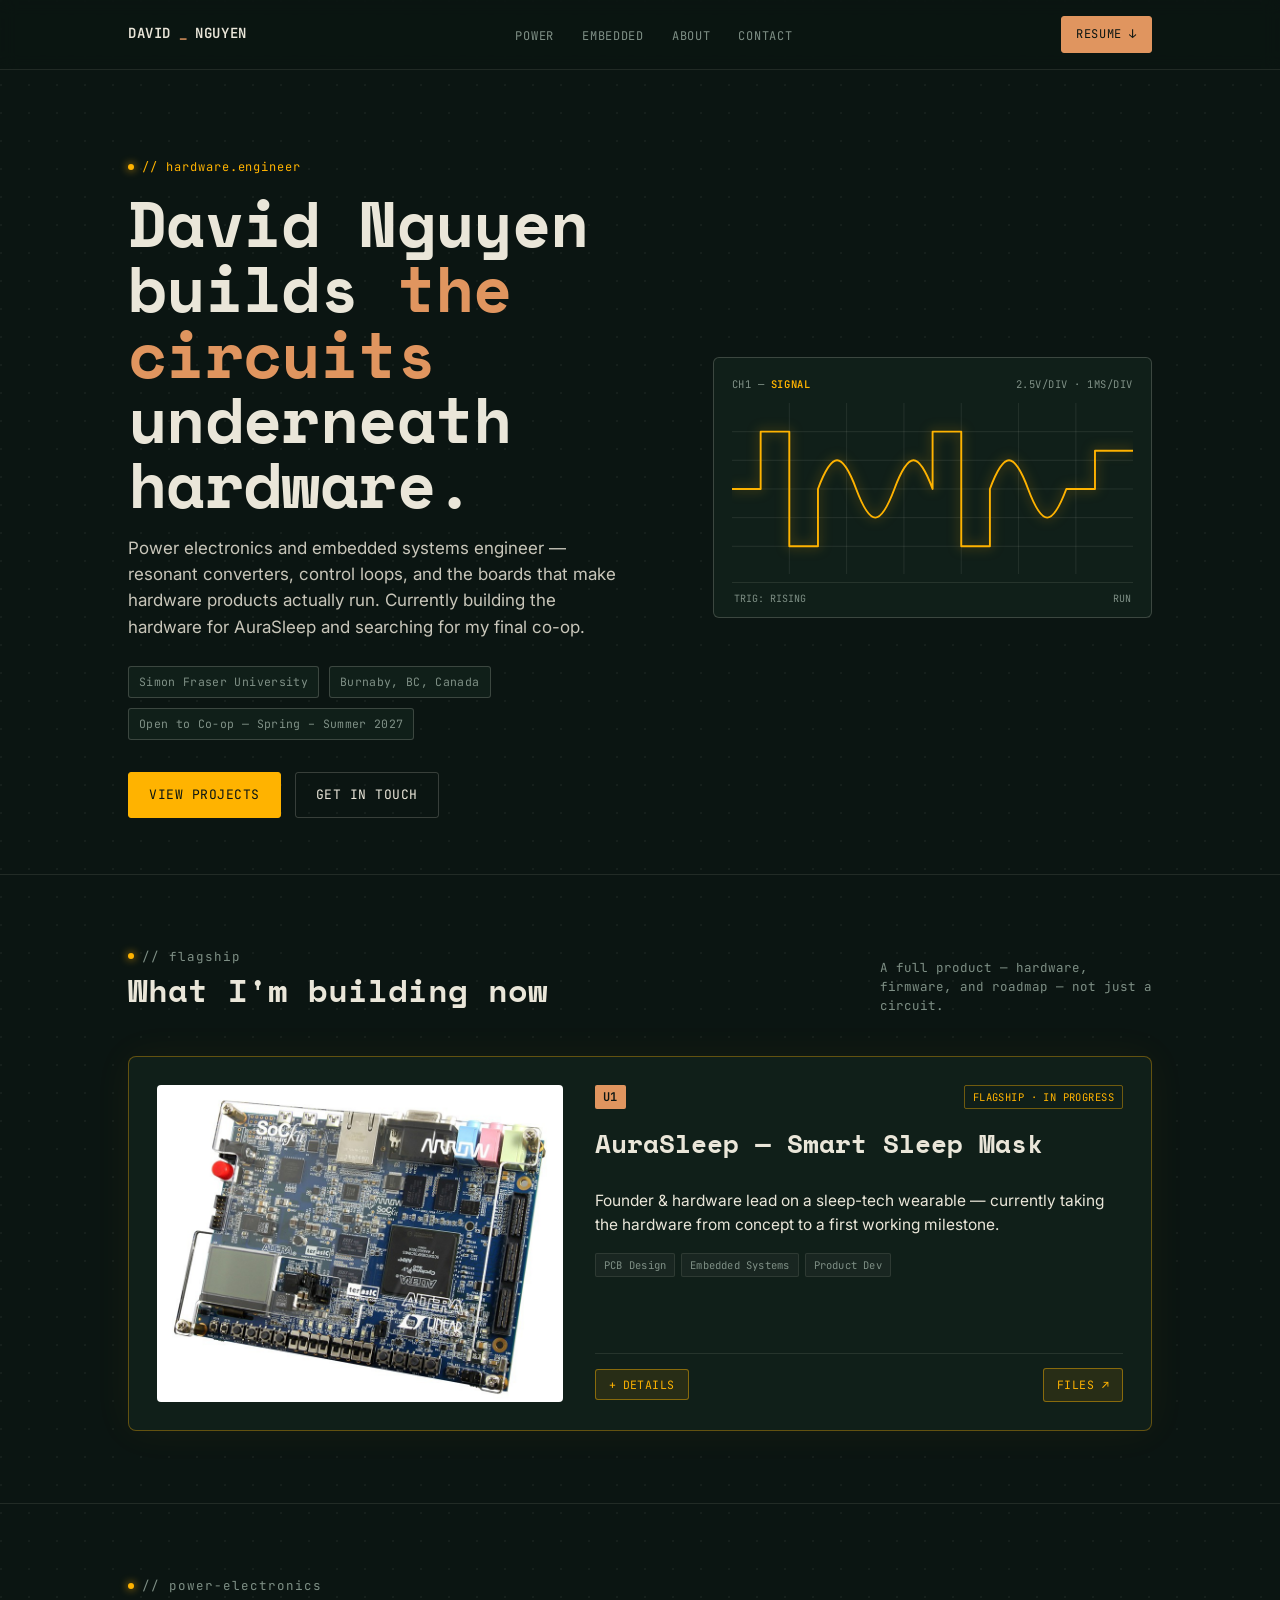
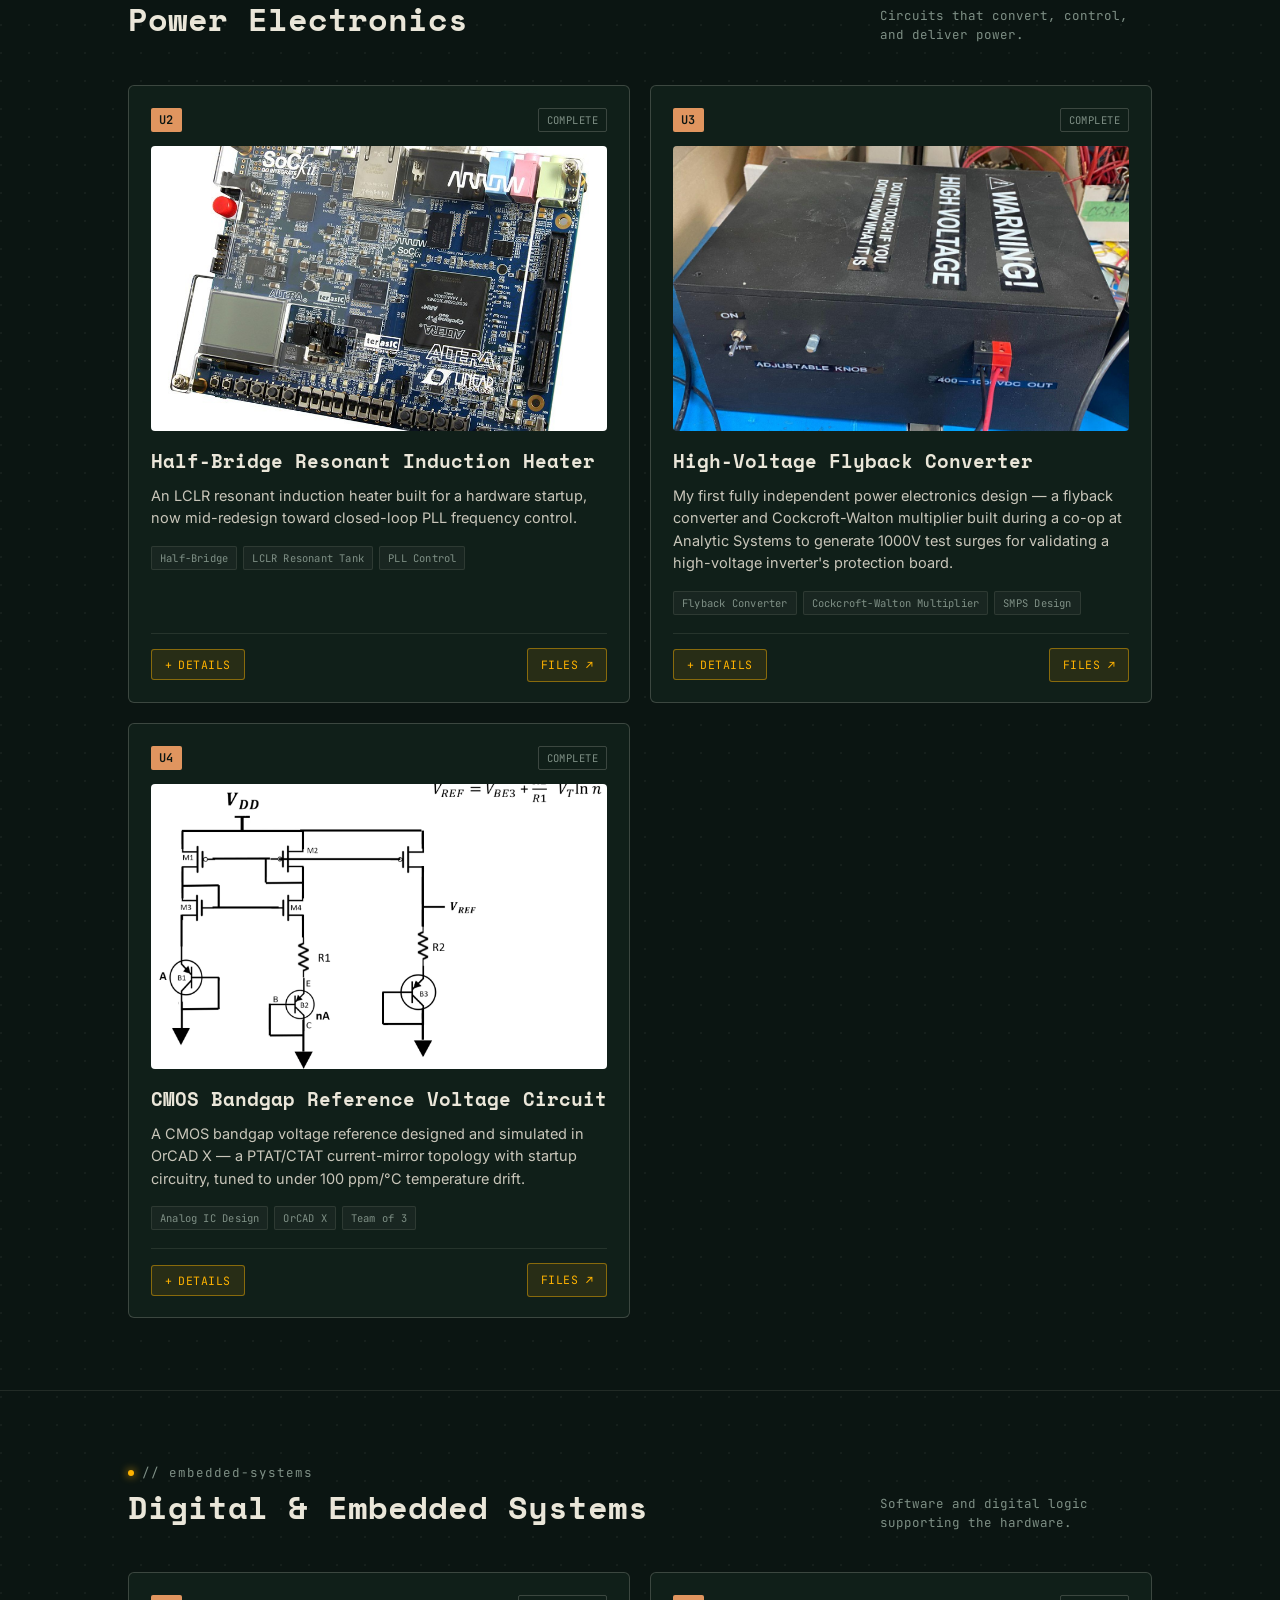
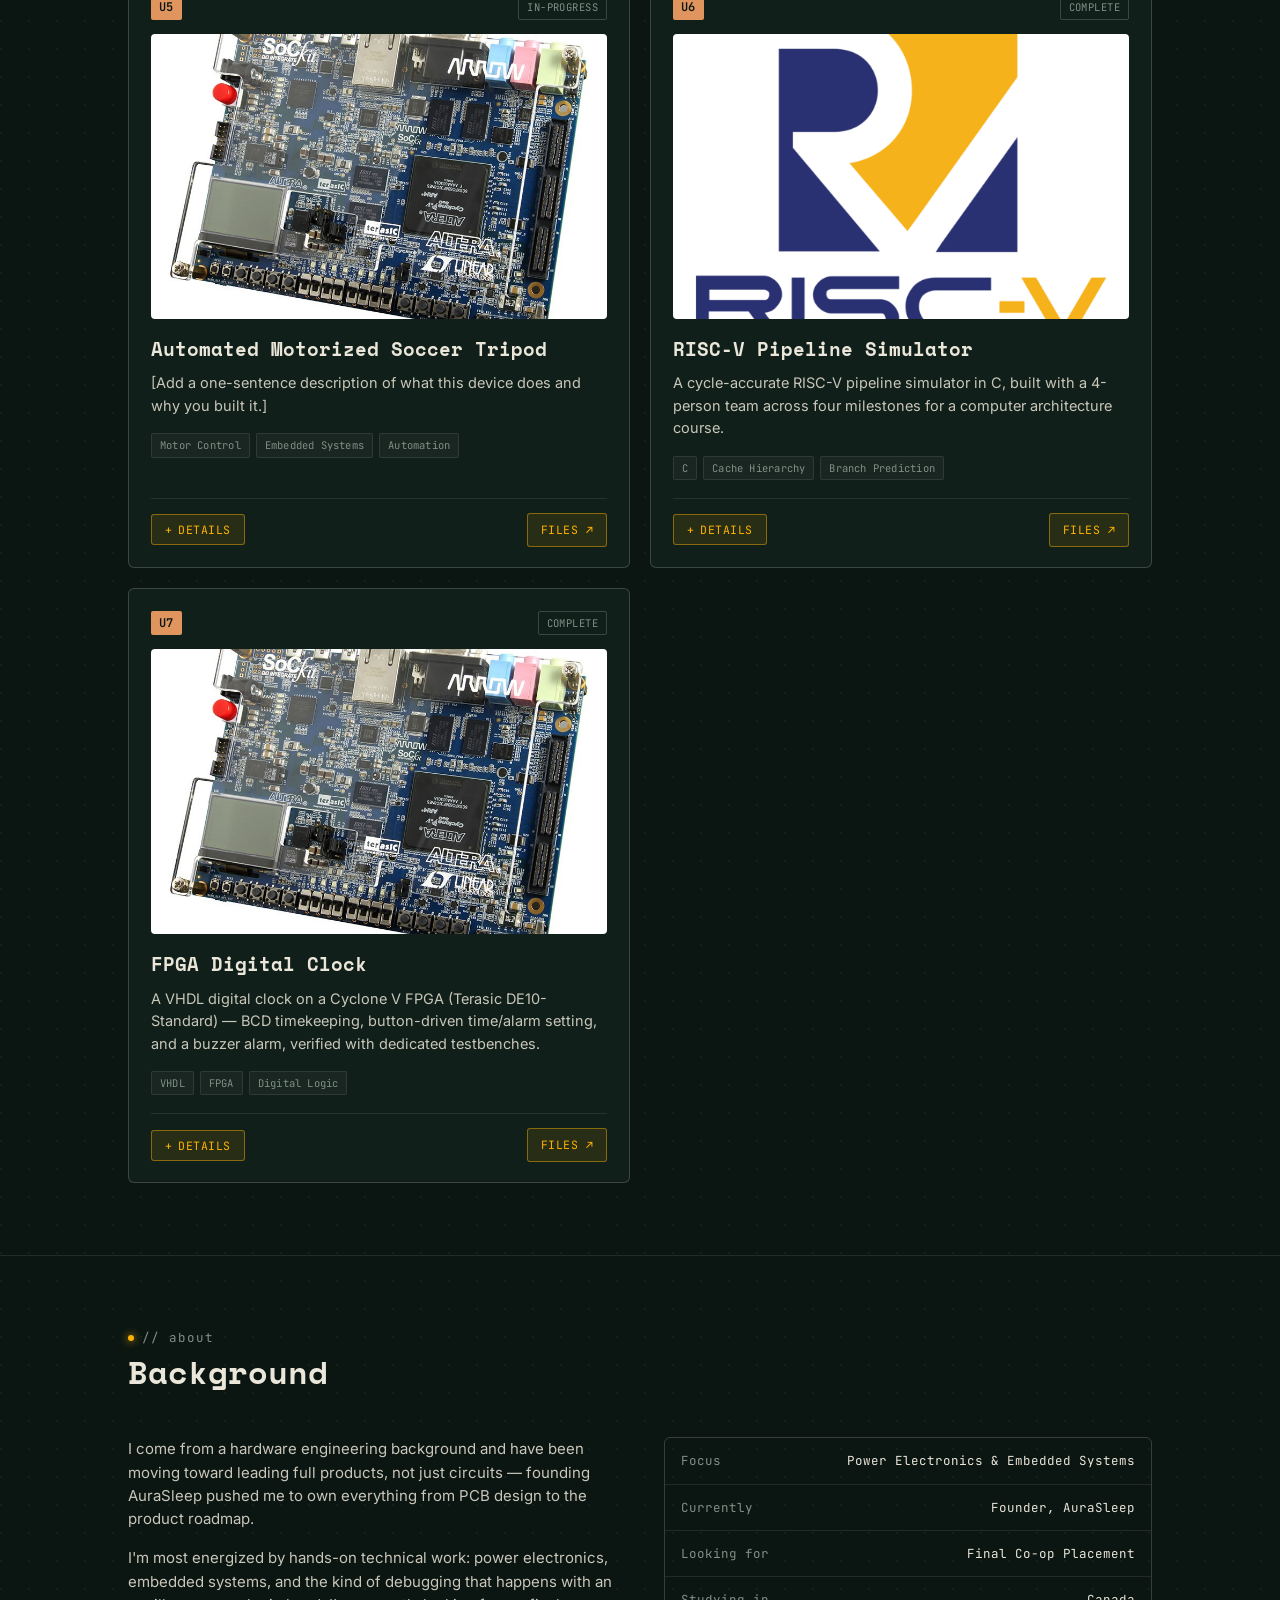
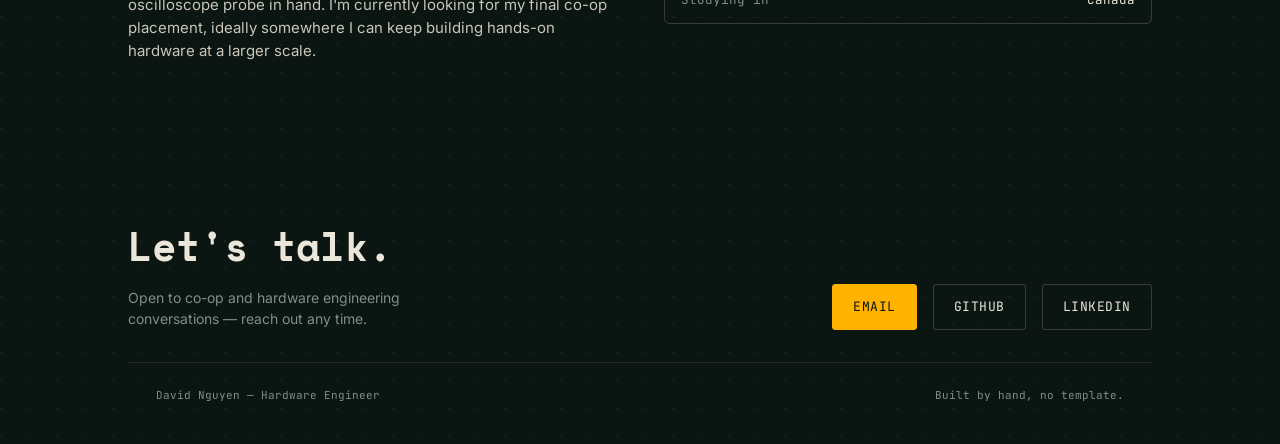
==== index.html @ 8ce09c49 "Update toggle button styles and labels" ====
<!DOCTYPE html>
<html lang="en">
<head>
<meta charset="UTF-8">
<meta name="viewport" content="width=device-width, initial-scale=1.0">
<title>Portfolio — Hardware Engineer</title>
<link rel="preconnect" href="https://fonts.googleapis.com">
<link rel="preconnect" href="https://fonts.gstatic.com" crossorigin>
<link href="https://fonts.googleapis.com/css2?family=Space+Mono:wght@400;700&family=JetBrains+Mono:wght@400;500;600&family=Inter:wght@400;500;600;700&display=swap" rel="stylesheet">
<style>
  :root{
    --bg:#0b1512;
    --bg-panel:#101f19;
    --bg-panel-hover:#15291f;
    --copper:#c17a4a;
    --copper-bright:#e0955f;
    --phosphor:#ffb300;
    --ink:#eae6d9;
    --ink-dim:#c9c6ba;
    --ink-muted:#7f9086;
    --line:rgba(234,230,217,0.10);
    --line-strong:rgba(234,230,217,0.20);
    --font-display:'Space Mono', 'Courier New', monospace;
    --font-body:'Inter', -apple-system, BlinkMacSystemFont, sans-serif;
    --font-mono:'JetBrains Mono', 'SFMono-Regular', Consolas, monospace;
    --radius: 3px;
    --maxw: 1080px;
  }

  *{ box-sizing:border-box; }
  html{ scroll-behavior:smooth; }
  @media (prefers-reduced-motion: reduce){
    html{ scroll-behavior:auto; }
    *{ animation-duration:0.01ms !important; animation-iteration-count:1 !important; transition-duration:0.01ms !important; }
  }

  body{
    margin:0;
    background:
      radial-gradient(circle at 1px 1px, rgba(234,230,217,0.05) 1px, transparent 0) 0 0/28px 28px,
      var(--bg);
    color:var(--ink);
    font-family:var(--font-body);
    line-height:1.55;
    -webkit-font-smoothing:antialiased;
  }

  a{ color:inherit; }
  ::selection{ background:var(--phosphor); color:#0b1512; }

  :focus-visible{
    outline:2px solid var(--phosphor);
    outline-offset:2px;
  }

  .wrap{
    max-width:var(--maxw);
    margin:0 auto;
    padding:0 28px;
  }

  .eyebrow{
    font-family:var(--font-mono);
    font-size:12px;
    letter-spacing:0.08em;
    color:var(--phosphor);
    text-transform:lowercase;
    display:flex;
    align-items:center;
    gap:8px;
    margin:0 0 14px;
  }
  .eyebrow::before{
    content:"";
    width:6px; height:6px;
    background:var(--phosphor);
    border-radius:50%;
    box-shadow:0 0 8px var(--phosphor);
    flex:none;
  }

  /* ---------- Header ---------- */
  header{
    position:sticky; top:0; z-index:50;
    background:rgba(11,21,18,0.86);
    backdrop-filter:blur(8px);
    border-bottom:1px solid var(--line);
  }
  .nav{
    display:flex; align-items:center; justify-content:space-between;
    padding:16px 28px;
    max-width:var(--maxw);
    margin:0 auto;
  }
  .nav__mark{
    font-family:var(--font-mono);
    font-weight:600;
    font-size:14px;
    letter-spacing:0.04em;
    color:var(--ink);
    text-decoration:none;
    display:flex; align-items:center; gap:8px;
  }
  .nav__mark span{ color:var(--copper-bright); }
  .nav__links{
    display:flex; align-items:center; gap:28px;
    list-style:none; margin:0; padding:0;
  }
  .nav__links a{
    font-family:var(--font-mono);
    font-size:12px;
    letter-spacing:0.06em;
    text-transform:uppercase;
    text-decoration:none;
    color:var(--ink-muted);
    transition:color 0.15s ease;
  }
  .nav__links a:hover{ color:var(--phosphor); }
  .btn-resume{
    font-family:var(--font-mono);
    font-size:12px;
    letter-spacing:0.05em;
    text-transform:uppercase;
    color:var(--bg);
    background:var(--copper-bright);
    border:1px solid var(--copper-bright);
    border-radius:var(--radius);
    padding:8px 14px;
    text-decoration:none;
    transition:transform 0.15s ease, background 0.15s ease;
    white-space:nowrap;
  }
  .btn-resume:hover{ background:var(--phosphor); border-color:var(--phosphor); transform:translateY(-1px); }
  @media (max-width:720px){
    .nav__links{ display:none; }
  }

  /* ---------- Hero ---------- */
  .hero{
    padding:88px 0 56px;
    border-bottom:1px solid var(--line);
    position:relative;
    overflow:hidden;
  }
  .hero__grid{
    display:grid;
    grid-template-columns:1.1fr 0.9fr;
    gap:48px;
    align-items:center;
  }
  @media (max-width:840px){
    .hero__grid{ grid-template-columns:1fr; }
  }
  .hero h1{
    font-family:var(--font-display);
    font-weight:700;
    font-size:clamp(38px, 6vw, 64px);
    line-height:1.02;
    letter-spacing:-0.01em;
    margin:0 0 18px;
    color:var(--ink);
  }
  .hero h1 em{
    font-style:normal;
    color:var(--copper-bright);
  }
  .hero__sub{
    font-size:17px;
    color:var(--ink-dim);
    max-width:46ch;
    margin:0 0 26px;
  }
  .hero__meta{
    display:flex; flex-wrap:wrap; gap:10px;
    margin:0 0 32px;
  }
  .chip{
    font-family:var(--font-mono);
    font-size:11.5px;
    letter-spacing:0.03em;
    color:var(--ink-muted);
    border:1px solid var(--line-strong);
    border-radius:var(--radius);
    padding:6px 10px;
    background:var(--bg-panel);
  }
  .hero__cta{ display:flex; gap:14px; flex-wrap:wrap; }
  .btn-primary{
    font-family:var(--font-mono);
    font-size:13px;
    letter-spacing:0.04em;
    text-transform:uppercase;
    text-decoration:none;
    color:var(--bg);
    background:var(--phosphor);
    padding:12px 20px;
    border-radius:var(--radius);
    border:1px solid var(--phosphor);
    transition:transform 0.15s ease, box-shadow 0.15s ease;
  }
  .btn-primary:hover{ transform:translateY(-1px); box-shadow:0 0 20px rgba(255,179,0,0.25); }
  .btn-ghost{
    font-family:var(--font-mono);
    font-size:13px;
    letter-spacing:0.04em;
    text-transform:uppercase;
    text-decoration:none;
    color:var(--ink);
    padding:12px 20px;
    border-radius:var(--radius);
    border:1px solid var(--line-strong);
    transition:border-color 0.15s ease, color 0.15s ease;
  }
  .btn-ghost:hover{ border-color:var(--phosphor); color:var(--phosphor); }

  /* Oscilloscope signature */
  .scope{
    background:var(--bg-panel);
    border:1px solid var(--line-strong);
    border-radius:6px;
    padding:18px 18px 10px;
    position:relative;
  }
  .scope__head{
    display:flex; justify-content:space-between; align-items:center;
    font-family:var(--font-mono);
    font-size:10.5px;
    letter-spacing:0.05em;
    color:var(--ink-muted);
    text-transform:uppercase;
    margin-bottom:10px;
  }
  .scope__head b{ color:var(--phosphor); font-weight:600; }
  .scope svg{ width:100%; height:auto; display:block; }
  .scope__trace{
    fill:none;
    stroke:var(--phosphor);
    stroke-width:2;
    stroke-linecap:round;
    stroke-linejoin:round;
    filter:drop-shadow(0 0 6px rgba(255,179,0,0.55));
    stroke-dasharray:1400;
    stroke-dashoffset:1400;
    animation:draw 2.4s ease-out 0.3s forwards;
  }
  @keyframes draw{ to{ stroke-dashoffset:0; } }
  @media (prefers-reduced-motion: reduce){
    .scope__trace{ stroke-dashoffset:0; animation:none; }
  }
  .scope__grid-line{ stroke:var(--line); stroke-width:1; }
  .scope__foot{
    display:flex; justify-content:space-between;
    font-family:var(--font-mono);
    font-size:10px;
    color:var(--ink-muted);
    padding:8px 2px 0;
    border-top:1px solid var(--line);
    margin-top:8px;
  }

  /* ---------- Section shell ---------- */
  section{ padding:72px 0; border-bottom:1px solid var(--line); }
  section:last-of-type{ border-bottom:none; }
  .section-head{
    display:flex; justify-content:space-between; align-items:flex-end;
    gap:24px; margin-bottom:40px; flex-wrap:wrap;
  }
  .section-head h2{
    font-family:var(--font-display);
    font-size:clamp(24px,3vw,32px);
    margin:0;
    color:var(--ink);
  }
  .section-head p{
    font-family:var(--font-mono);
    font-size:12.5px;
    color:var(--ink-muted);
    max-width:34ch;
    margin:0;
  }

  /* ---------- Project cards ---------- */
  .projects-grid{
    display:grid;
    grid-template-columns:repeat(2, 1fr);
    gap:20px;
  }
  @media (max-width:780px){
    .projects-grid{ grid-template-columns:1fr; }
  }
  .project-card{
    background:var(--bg-panel);
    border:1px solid var(--line-strong);
    border-radius:6px;
    padding:22px 22px 20px;
    display:flex;
    flex-direction:column;
    transition:border-color 0.2s ease, background 0.2s ease;
  }
  .project-card:hover{ border-color:rgba(193,122,74,0.55); background:var(--bg-panel-hover); }

  .project-media{
    aspect-ratio:16/10;
    border-radius:4px;
    margin-bottom:16px;
    overflow:hidden;
    background:var(--bg);
  }
  .project-media img{
    width:100%; height:100%;
    object-fit:cover;
    display:block;
  }
  .project-media--empty{
    display:flex; align-items:center; justify-content:center;
    border:1px dashed var(--line-strong);
    background:repeating-linear-gradient(135deg, rgba(234,230,217,0.025) 0 10px, transparent 10px 20px);
  }
  .project-media--empty span{
    font-family:var(--font-mono);
    font-size:11px;
    letter-spacing:0.03em;
    color:var(--ink-muted);
    text-transform:uppercase;
  }

  /* ---------- Flagship card ---------- */
  .flagship-card{
    background:var(--bg-panel);
    border:1px solid rgba(255,179,0,0.35);
    border-radius:8px;
    padding:28px;
    display:grid;
    grid-template-columns:1fr 1.3fr;
    gap:32px;
    box-shadow:0 0 40px rgba(255,179,0,0.05);
  }
  @media (max-width:780px){ .flagship-card{ grid-template-columns:1fr; padding:22px; } }
  .flagship-card .project-media{
    aspect-ratio:auto;
    height:100%;
    min-height:280px;
    margin-bottom:0;
  }
  @media (max-width:780px){ .flagship-card .project-media{ min-height:200px; } }
  .flagship-card__body{ display:flex; flex-direction:column; }
  .flagship-card__body h3{
    font-family:var(--font-display);
    font-size:26px;
    margin:0 0 10px;
    color:var(--ink);
  }
  .flagship-card__body .blurb{ font-size:15.5px; }

  .project-card__top{
    display:flex; justify-content:space-between; align-items:center;
    margin-bottom:14px;
  }
  .designator{
    font-family:var(--font-mono);
    font-weight:600;
    font-size:12px;
    color:var(--bg);
    background:var(--copper-bright);
    padding:3px 8px;
    border-radius:2px;
    letter-spacing:0.03em;
  }
  .status-pill{
    font-family:var(--font-mono);
    font-size:10.5px;
    letter-spacing:0.04em;
    text-transform:uppercase;
    color:var(--ink-muted);
    border:1px solid var(--line-strong);
    padding:3px 8px;
    border-radius:2px;
  }
  .status-pill.is-flagship{ color:var(--phosphor); border-color:rgba(255,179,0,0.4); }
  .status-pill.is-progress{ color:var(--copper-bright); border-color:rgba(193,122,74,0.4); }

  .project-card h3{
    font-family:var(--font-display);
    font-size:19px;
    margin:0 0 8px;
    color:var(--ink);
  }
  .project-card .blurb{
    color:var(--ink-dim);
    font-size:14.5px;
    margin:0 0 16px;
  }
  .tag-row{ display:flex; flex-wrap:wrap; gap:6px; margin-bottom:18px; }
  .tag{
    font-family:var(--font-mono);
    font-size:10.5px;
    letter-spacing:0.02em;
    color:var(--ink-muted);
    background:rgba(234,230,217,0.04);
    border:1px solid var(--line);
    padding:3px 8px;
    border-radius:2px;
  }

  .card-foot{
    margin-top:auto;
    display:flex; align-items:center; justify-content:space-between;
    gap:12px;
    padding-top:14px;
    border-top:1px solid var(--line);
  }
  .toggle-btn{
    font-family:var(--font-mono);
    font-size:11.5px;
    letter-spacing:0.04em;
    text-transform:uppercase;
    color:var(--phosphor);
    background:rgba(255,179,0,0.10);
    border:1px solid rgba(255,179,0,0.45);
    border-radius:var(--radius);
    padding:7px 13px;
    cursor:pointer;
    display:inline-flex; align-items:center; gap:6px;
    transition:background 0.15s ease, color 0.15s ease, box-shadow 0.15s ease;
  }
  .toggle-btn:hover{
    color:var(--bg);
    background:var(--phosphor);
    box-shadow:0 0 16px rgba(255,179,0,0.35);
  }
  .toggle-btn .plus{ transition:transform 0.2s ease; display:inline-block; }
  .toggle-btn[aria-expanded="true"] .plus{ transform:rotate(45deg); }
  .link-row{ display:flex; gap:14px; }
  .link-row a{
    font-family:var(--font-mono);
    font-size:11.5px;
    letter-spacing:0.04em;
    text-transform:uppercase;
    color:var(--phosphor);
    text-decoration:none;
    border:1px solid rgba(255,179,0,0.45);
    border-radius:var(--radius);
    padding:7px 13px;
    background:rgba(255,179,0,0.10);
    display:inline-flex;
    align-items:center;
    gap:5px;
    transition:background 0.15s ease, color 0.15s ease, box-shadow 0.15s ease;
  }
  .link-row a:hover{
    color:var(--bg);
    background:var(--phosphor);
    box-shadow:0 0 16px rgba(255,179,0,0.35);
  }

  .details{
    max-height:0;
    overflow:hidden;
    transition:max-height 0.35s ease;
  }
  .details.is-open{ max-height:900px; }
  .details__inner{ padding-top:18px; }
  .details__block{ margin-bottom:14px; }
  .details__block:last-child{ margin-bottom:0; }
  .details__block b{
    display:block;
    font-family:var(--font-mono);
    font-size:11px;
    letter-spacing:0.05em;
    text-transform:uppercase;
    color:var(--copper-bright);
    margin-bottom:5px;
  }
  .details__block p{ margin:0; font-size:14px; color:var(--ink-dim); }
  .placeholder{ color:var(--ink-muted); font-style:italic; }

  /* ---------- Coursework list ---------- */
  .lab-list{ display:flex; flex-direction:column; gap:1px; background:var(--line); border:1px solid var(--line-strong); border-radius:6px; overflow:hidden; }
  .lab-row{
    background:var(--bg-panel);
    padding:18px 22px;
    display:grid;
    grid-template-columns:120px 1fr;
    gap:20px;
    align-items:baseline;
  }
  @media (max-width:640px){ .lab-row{ grid-template-columns:1fr; gap:6px; } }
  .lab-row .code{
    font-family:var(--font-mono);
    font-size:12px;
    color:var(--phosphor);
    letter-spacing:0.03em;
  }
  .lab-row h4{ margin:0 0 4px; font-family:var(--font-display); font-size:15.5px; color:var(--ink); }
  .lab-row p{ margin:0; font-size:13.5px; color:var(--ink-muted); }

  /* ---------- About ---------- */
  .about-grid{
    display:grid; grid-template-columns:1fr 1fr; gap:48px; align-items:start;
  }
  @media (max-width:780px){ .about-grid{ grid-template-columns:1fr; } }
  .about-grid p{ color:var(--ink-dim); font-size:15px; margin:0 0 16px; }
  .about-facts{ display:flex; flex-direction:column; gap:0; border:1px solid var(--line-strong); border-radius:6px; overflow:hidden; }
  .about-facts div{ display:flex; justify-content:space-between; gap:16px; padding:13px 16px; border-bottom:1px solid var(--line); font-family:var(--font-mono); font-size:12.5px; }
  .about-facts div:last-child{ border-bottom:none; }
  .about-facts span:first-child{ color:var(--ink-muted); }
  .about-facts span:last-child{ color:var(--ink); text-align:right; }

  /* ---------- Footer / contact ---------- */
  footer{ padding:64px 0 40px; }
  .footer-grid{
    display:flex; justify-content:space-between; align-items:flex-end; flex-wrap:wrap; gap:32px;
    padding-bottom:32px; margin-bottom:24px; border-bottom:1px solid var(--line);
  }
  footer h2{
    font-family:var(--font-display);
    font-size:clamp(26px,4vw,40px);
    margin:0 0 10px;
  }
  footer .footer-sub{ color:var(--ink-muted); font-size:14px; max-width:40ch; margin:0; }
  .footer-links{ display:flex; gap:16px; flex-wrap:wrap; }
  .fine-print{
    display:flex; justify-content:space-between; flex-wrap:wrap; gap:10px;
    font-family:var(--font-mono); font-size:11px; color:var(--ink-muted);
  }

  /* ---------- Resume preview modal ---------- */
  .resume-modal-overlay{
    position:fixed; inset:0; z-index:100;
    background:rgba(6,10,9,0.75);
    backdrop-filter:blur(4px);
    display:flex; align-items:center; justify-content:center;
    padding:24px;
    opacity:0; visibility:hidden;
    transition:opacity 0.2s ease;
  }
  .resume-modal-overlay.is-open{ opacity:1; visibility:visible; }
  .resume-modal{
    background:var(--bg-panel);
    border:1px solid var(--line-strong);
    border-radius:8px;
    width:min(840px, 100%);
    max-height:88vh;
    display:flex; flex-direction:column;
    overflow:hidden;
    box-shadow:0 24px 64px rgba(0,0,0,0.55);
  }
  .resume-modal__head{
    display:flex; align-items:center; justify-content:space-between;
    gap:16px;
    padding:14px 18px;
    border-bottom:1px solid var(--line);
    flex:none;
  }
  .resume-modal__label{
    font-family:var(--font-mono);
    font-size:12px;
    letter-spacing:0.05em;
    color:var(--ink-muted);
    display:flex; align-items:center; gap:8px;
    min-width:0;
  }
  .resume-modal__label::before{
    content:"";
    width:6px; height:6px; flex:none;
    background:var(--phosphor);
    border-radius:50%;
    box-shadow:0 0 8px var(--phosphor);
  }
  .resume-modal__label span{ overflow:hidden; text-overflow:ellipsis; white-space:nowrap; }
  .resume-modal__actions{ display:flex; align-items:center; gap:8px; flex:none; }
  .resume-modal__download{
    font-family:var(--font-mono);
    font-size:11.5px;
    letter-spacing:0.04em;
    text-transform:uppercase;
    text-decoration:none;
    color:var(--bg);
    background:var(--phosphor);
    padding:7px 12px;
    border-radius:var(--radius);
    white-space:nowrap;
  }
  .resume-modal__download:hover{ background:var(--copper-bright); }
  .resume-modal__close{
    font-family:var(--font-mono);
    font-size:16px;
    line-height:1;
    color:var(--ink-muted);
    background:none;
    border:1px solid var(--line-strong);
    border-radius:var(--radius);
    width:30px; height:30px;
    cursor:pointer;
  }
  .resume-modal__close:hover{ color:var(--phosphor); border-color:var(--phosphor); }
  .resume-modal__body{
    flex:1;
    min-height:0;
    background:#0a1310;
  }
  .resume-modal__body iframe{
    width:100%; height:100%;
    min-height:70vh;
    border:0;
    display:block;
  }
  .resume-modal__fallback{
    font-family:var(--font-mono);
    font-size:11px;
    color:var(--ink-muted);
    text-align:center;
    padding:8px;
    border-top:1px solid var(--line);
    flex:none;
  }
  .resume-modal__fallback a{ color:var(--phosphor); text-decoration:none; border-bottom:1px dashed var(--phosphor); }
  @media (max-width:640px){
    .resume-modal{ max-height:92vh; }
    .resume-modal__body iframe{ min-height:60vh; }
  }

  /* Reveal on scroll */
  .reveal{ opacity:0; transform:translateY(14px); transition:opacity 0.5s ease, transform 0.5s ease; }
  .reveal.is-visible{ opacity:1; transform:none; }
  @media (prefers-reduced-motion: reduce){ .reveal{ opacity:1; transform:none; } }
</style>
</head>
<body>

<header>
  <nav class="nav">
    <a href="#top" class="nav__mark" id="navMark"></a>
    <ul class="nav__links">
      <li><a href="#projects">Power</a></li>
      <li><a href="#embedded">Embedded</a></li>
      <li><a href="#about">About</a></li>
      <li><a href="#contact">Contact</a></li>
    </ul>
    <a class="btn-resume" id="resumeLink" target="_blank" rel="noopener">Resume ↓</a>
  </nav>
</header>

<main id="top">

  <section class="hero">
    <div class="wrap hero__grid">
      <div>
        <p class="eyebrow">// hardware.engineer</p>
        <h1 id="heroHeadline"></h1>
        <p class="hero__sub" id="heroSub"></p>
        <div class="hero__meta" id="heroMeta"></div>
        <div class="hero__cta">
          <a class="btn-primary" href="#projects">View projects</a>
          <a class="btn-ghost" href="#contact">Get in touch</a>
        </div>
      </div>

      <div class="scope" aria-hidden="true">
        <div class="scope__head"><span>CH1 — <b>SIGNAL</b></span><span>2.5V/DIV · 1ms/DIV</span></div>
        <svg viewBox="0 0 420 180">
          <g class="scope__grid-line">
            <line x1="0" y1="30" x2="420" y2="30"></line>
            <line x1="0" y1="60" x2="420" y2="60"></line>
            <line x1="0" y1="90" x2="420" y2="90"></line>
            <line x1="0" y1="120" x2="420" y2="120"></line>
            <line x1="0" y1="150" x2="420" y2="150"></line>
            <line x1="60" y1="0" x2="60" y2="180"></line>
            <line x1="120" y1="0" x2="120" y2="180"></line>
            <line x1="180" y1="0" x2="180" y2="180"></line>
            <line x1="240" y1="0" x2="240" y2="180"></line>
            <line x1="300" y1="0" x2="300" y2="180"></line>
            <line x1="360" y1="0" x2="360" y2="180"></line>
          </g>
          <path class="scope__trace" d="M0,90 L30,90 L30,30 L60,30 L60,150 L90,150 L90,90
            C105,50 115,50 130,90 C145,130 155,130 170,90 C185,50 195,50 210,90
            L210,30 L240,30 L240,150 L270,150 L270,90
            C285,50 295,50 310,90 C325,130 335,130 350,90 L380,90 L380,50 L420,50" />
        </svg>
        <div class="scope__foot"><span>TRIG: RISING</span><span>RUN</span></div>
      </div>
    </div>
  </section>

  <section id="flagship">
    <div class="wrap">
      <div class="section-head reveal">
        <div>
          <p class="eyebrow">// flagship</p>
          <h2>What I'm building now</h2>
        </div>
        <p>A full product — hardware, firmware, and roadmap — not just a circuit.</p>
      </div>
      <div class="flagship-card reveal" id="flagshipCard"></div>
    </div>
  </section>

  <section id="projects">
    <div class="wrap">
      <div class="section-head reveal">
        <div>
          <p class="eyebrow">// power-electronics</p>
          <h2>Power Electronics</h2>
        </div>
        <p>Circuits that convert, control, and deliver power.</p>
      </div>
      <div class="projects-grid" id="projectsGridPower"></div>
    </div>
  </section>

  <section id="embedded">
    <div class="wrap">
      <div class="section-head reveal">
        <div>
          <p class="eyebrow">// embedded-systems</p>
          <h2>Digital &amp; Embedded Systems</h2>
        </div>
        <p>Software and digital logic supporting the hardware.</p>
      </div>
      <div class="projects-grid" id="projectsGridEmbedded"></div>
    </div>
  </section>

  <section id="about">
    <div class="wrap">
      <div class="section-head reveal">
        <div>
          <p class="eyebrow">// about</p>
          <h2>Background</h2>
        </div>
      </div>
      <div class="about-grid reveal">
        <div id="aboutParagraphs"></div>
        <div class="about-facts" id="aboutFacts"></div>
      </div>
    </div>
  </section>

</main>

<footer id="contact">
  <div class="wrap">
    <div class="footer-grid">
      <div>
        <h2>Let's talk.</h2>
        <p class="footer-sub">Open to co-op and hardware engineering conversations — reach out any time.</p>
      </div>
      <div class="footer-links" id="footerLinks"></div>
    </div>
    <div class="wrap fine-print">
      <span id="footerName"></span>
      <span>Built by hand, no template.</span>
    </div>
  </div>
</footer>

<!-- All page content lives in content.js — edit that file, not this one. -->
<script src="content.js"></script>
<script>
(function(){
  var d = window.SITE_DATA;
  if(!d){
    document.body.innerHTML = '<p style="padding:40px;font-family:monospace;color:#eae6d9;">content.js failed to load — make sure it sits in the same folder as this file.</p>';
    return;
  }

  function el(html){
    var t = document.createElement('template');
    t.innerHTML = html.trim();
    return t.content.firstElementChild;
  }
  function isPlaceholder(text){
    return /^\s*\[.*\]\s*$/.test(String(text));
  }

  document.title = d.name + ' — Hardware Engineer';
  document.getElementById('navMark').innerHTML = d.name.split(' ').join('<span>_</span>').toUpperCase();
  document.getElementById('resumeLink').setAttribute('href', d.resumeLink);

  document.getElementById('heroHeadline').innerHTML =
    d.name + ' builds <em>' + d.headlineHighlight + '</em> underneath hardware.';
  document.getElementById('heroSub').textContent = d.tagline;

  var metaWrap = document.getElementById('heroMeta');
  d.meta.forEach(function(m){
    metaWrap.appendChild(el('<span class="chip">' + m + '</span>'));
  });

  function cardParts(p){
    var mediaHTML = p.image
      ? '<div class="project-media"><img src="' + p.image + '" alt="' + (p.imageAlt || '') + '"></div>'
      : '<div class="project-media project-media--empty"><span>' + (p.mediaLabel || '+ Add photo') + '</span></div>';
    var tagsHTML = p.tags.map(function(t){ return '<span class="tag">' + t + '</span>'; }).join('');
    var detailsHTML = Object.keys(p.details).map(function(k){
      var text = p.details[k];
      var cls = isPlaceholder(text) ? ' class="placeholder"' : '';
      return '<div class="details__block"><b>' + k + '</b><p' + cls + '>' + text + '</p></div>';
    }).join('');
    var footHTML =
      '<div class="card-foot">' +
        '<button class="toggle-btn" aria-expanded="false" data-toggle><span class="plus">+</span><span class="label"> Details</span></button>' +
        '<div class="link-row"><a href="' + (p.link || '#') + '" target="_blank" rel="noopener">' + (p.linkLabel || 'Link') + ' \u2197</a></div>' +
      '</div>';
    return { mediaHTML: mediaHTML, tagsHTML: tagsHTML, detailsHTML: detailsHTML, footHTML: footHTML };
  }

  // Flagship (rendered separately, outside both grids)
  var flagshipProject = d.projects.find(function(p){ return p.flagship; });
  if(flagshipProject){
    var fp = flagshipProject;
    var fc = cardParts(fp);
    document.getElementById('flagshipCard').innerHTML =
      fc.mediaHTML +
      '<div class="flagship-card__body">' +
        '<div class="project-card__top">' +
          '<span class="designator">' + fp.designator + '</span>' +
          '<span class="status-pill ' + (fp.statusClass || '') + '">' + fp.status + '</span>' +
        '</div>' +
        '<h3>' + fp.title + '</h3>' +
        '<p class="blurb">' + fp.blurb + '</p>' +
        '<div class="tag-row">' + fc.tagsHTML + '</div>' +
        fc.footHTML +
        '<div class="details"><div class="details__inner">' + fc.detailsHTML + '</div></div>' +
      '</div>';
  }

  var gridPower = document.getElementById('projectsGridPower');
  var gridEmbedded = document.getElementById('projectsGridEmbedded');
  d.projects.filter(function(p){ return !p.flagship; }).forEach(function(p){
    var c = cardParts(p);
    var card = el(
      '<article class="project-card reveal">' +
        '<div class="project-card__top">' +
          '<span class="designator">' + p.designator + '</span>' +
          '<span class="status-pill ' + (p.statusClass || '') + '">' + p.status + '</span>' +
        '</div>' +
        c.mediaHTML +
        '<h3>' + p.title + '</h3>' +
        '<p class="blurb">' + p.blurb + '</p>' +
        '<div class="tag-row">' + c.tagsHTML + '</div>' +
        c.footHTML +
        '<div class="details"><div class="details__inner">' + c.detailsHTML + '</div></div>' +
      '</article>'
    );
    (p.section === 'embedded' ? gridEmbedded : gridPower).appendChild(card);
  });

  var aboutP = document.getElementById('aboutParagraphs');
  d.about.paragraphs.forEach(function(t){
    aboutP.appendChild(el('<p>' + t + '</p>'));
  });

  var aboutFacts = document.getElementById('aboutFacts');
  d.about.facts.forEach(function(f){
    aboutFacts.appendChild(el('<div><span>' + f[0] + '</span><span>' + f[1] + '</span></div>'));
  });

  document.getElementById('footerLinks').innerHTML =
    '<a class="btn-primary" href="mailto:' + d.email + '">Email</a>' +
    '<a class="btn-ghost" href="' + d.github + '" target="_blank" rel="noopener">GitHub</a>' +
    '<a class="btn-ghost" href="' + d.linkedin + '" target="_blank" rel="noopener">LinkedIn</a>';

  document.getElementById('footerName').textContent = d.name + ' — Hardware Engineer';

  // ---------- Resume preview modal ----------
  var resumeModal = el(
    '<div class="resume-modal-overlay" role="dialog" aria-modal="true" aria-label="Resume preview">' +
      '<div class="resume-modal">' +
        '<div class="resume-modal__head">' +
          '<div class="resume-modal__label"><span>' + d.resumeLink + '</span></div>' +
          '<div class="resume-modal__actions">' +
            '<a class="resume-modal__download" href="' + d.resumeLink + '" download>Download ↓</a>' +
            '<button class="resume-modal__close" type="button" aria-label="Close">×</button>' +
          '</div>' +
        '</div>' +
        '<div class="resume-modal__body"><iframe src="' + d.resumeLink + '" title="Resume preview"></iframe></div>' +
        '<div class="resume-modal__fallback">Preview not loading? <a href="' + d.resumeLink + '" download>Download the PDF</a> instead.</div>' +
      '</div>' +
    '</div>'
  );
  document.body.appendChild(resumeModal);

  function openResumeModal(){
    resumeModal.classList.add('is-open');
    document.body.style.overflow = 'hidden';
    resumeModal.querySelector('.resume-modal__close').focus();
  }
  function closeResumeModal(){
    resumeModal.classList.remove('is-open');
    document.body.style.overflow = '';
  }

  document.getElementById('resumeLink').addEventListener('click', function(e){
    // Let modified clicks (open in new tab, middle-click, etc.) behave normally
    if(e.metaKey || e.ctrlKey || e.shiftKey || e.button === 1) return;
    e.preventDefault();
    openResumeModal();
  });
  resumeModal.querySelector('.resume-modal__close').addEventListener('click', closeResumeModal);
  resumeModal.addEventListener('click', function(e){
    if(e.target === resumeModal) closeResumeModal();
  });
  document.addEventListener('keydown', function(e){
    if(e.key === 'Escape' && resumeModal.classList.contains('is-open')) closeResumeModal();
  });

  // Accordion (delegated, since cards are built dynamically)
  document.addEventListener('click', function(e){
    var btn = e.target.closest('[data-toggle]');
    if(!btn) return;
    var card = btn.closest('.project-card');
    var details = card.querySelector('.details');
    var open = btn.getAttribute('aria-expanded') === 'true';
    btn.setAttribute('aria-expanded', String(!open));
    details.classList.toggle('is-open', !open);
    btn.querySelector('.label').textContent = open ? ' Details' : ' Close';
  });

  // Scroll reveal
  var revealEls = document.querySelectorAll('.reveal');
  if('IntersectionObserver' in window){
    var io = new IntersectionObserver(function(entries){
      entries.forEach(function(entry){
        if(entry.isIntersecting){
          entry.target.classList.add('is-visible');
          io.unobserve(entry.target);
        }
      });
    }, { threshold: 0.12 });
    revealEls.forEach(function(el){ io.observe(el); });
  } else {
    revealEls.forEach(function(el){ el.classList.add('is-visible'); });
  }
})();
</script>

</body>
</html>
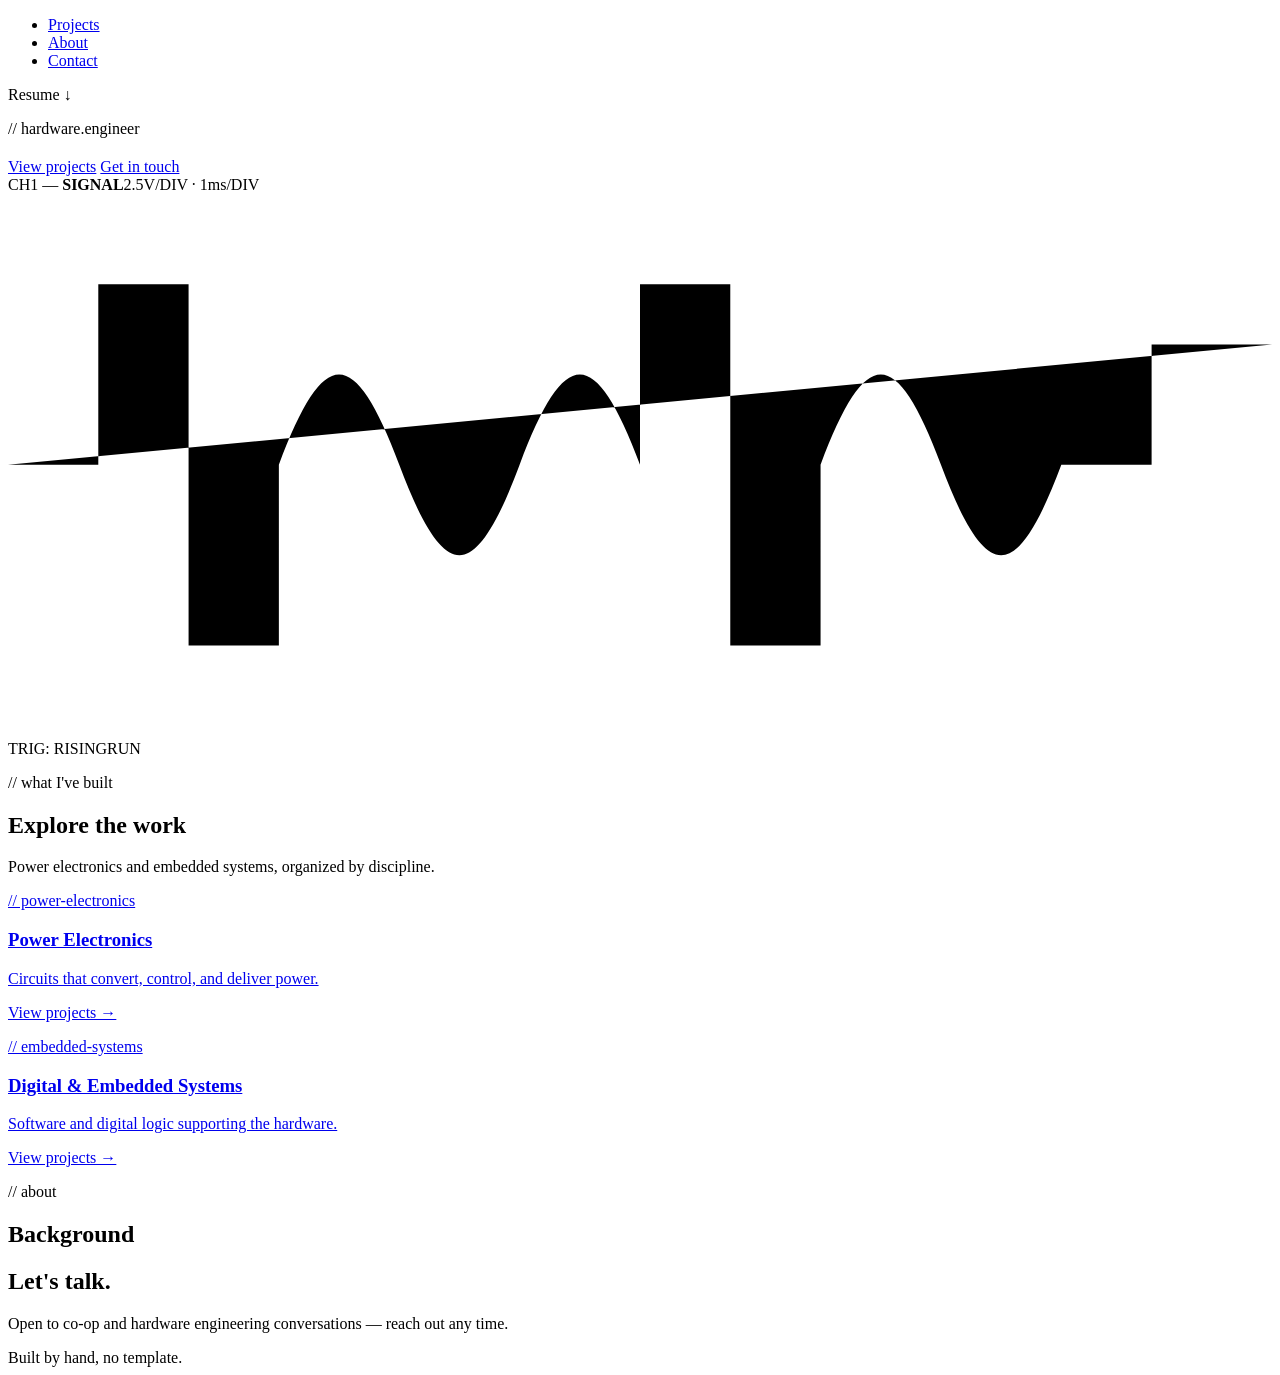
==== commit 8d1820f1: "Refactor navigation and project sections in index.html Updated navigation links and project sections" ====
--- a/index.html
+++ b/index.html
@@ -7,624 +7,7 @@
 <link rel="preconnect" href="https://fonts.googleapis.com">
 <link rel="preconnect" href="https://fonts.gstatic.com" crossorigin>
 <link href="https://fonts.googleapis.com/css2?family=Space+Mono:wght@400;700&family=JetBrains+Mono:wght@400;500;600&family=Inter:wght@400;500;600;700&display=swap" rel="stylesheet">
-<style>
-  :root{
-    --bg:#0b1512;
-    --bg-panel:#101f19;
-    --bg-panel-hover:#15291f;
-    --copper:#c17a4a;
-    --copper-bright:#e0955f;
-    --phosphor:#ffb300;
-    --ink:#eae6d9;
-    --ink-dim:#c9c6ba;
-    --ink-muted:#7f9086;
-    --line:rgba(234,230,217,0.10);
-    --line-strong:rgba(234,230,217,0.20);
-    --font-display:'Space Mono', 'Courier New', monospace;
-    --font-body:'Inter', -apple-system, BlinkMacSystemFont, sans-serif;
-    --font-mono:'JetBrains Mono', 'SFMono-Regular', Consolas, monospace;
-    --radius: 3px;
-    --maxw: 1080px;
-  }
-
-  *{ box-sizing:border-box; }
-  html{ scroll-behavior:smooth; }
-  @media (prefers-reduced-motion: reduce){
-    html{ scroll-behavior:auto; }
-    *{ animation-duration:0.01ms !important; animation-iteration-count:1 !important; transition-duration:0.01ms !important; }
-  }
-
-  body{
-    margin:0;
-    background:
-      radial-gradient(circle at 1px 1px, rgba(234,230,217,0.05) 1px, transparent 0) 0 0/28px 28px,
-      var(--bg);
-    color:var(--ink);
-    font-family:var(--font-body);
-    line-height:1.55;
-    -webkit-font-smoothing:antialiased;
-  }
-
-  a{ color:inherit; }
-  ::selection{ background:var(--phosphor); color:#0b1512; }
-
-  :focus-visible{
-    outline:2px solid var(--phosphor);
-    outline-offset:2px;
-  }
-
-  .wrap{
-    max-width:var(--maxw);
-    margin:0 auto;
-    padding:0 28px;
-  }
-
-  .eyebrow{
-    font-family:var(--font-mono);
-    font-size:12px;
-    letter-spacing:0.08em;
-    color:var(--phosphor);
-    text-transform:lowercase;
-    display:flex;
-    align-items:center;
-    gap:8px;
-    margin:0 0 14px;
-  }
-  .eyebrow::before{
-    content:"";
-    width:6px; height:6px;
-    background:var(--phosphor);
-    border-radius:50%;
-    box-shadow:0 0 8px var(--phosphor);
-    flex:none;
-  }
-
-  /* ---------- Header ---------- */
-  header{
-    position:sticky; top:0; z-index:50;
-    background:rgba(11,21,18,0.86);
-    backdrop-filter:blur(8px);
-    border-bottom:1px solid var(--line);
-  }
-  .nav{
-    display:flex; align-items:center; justify-content:space-between;
-    padding:16px 28px;
-    max-width:var(--maxw);
-    margin:0 auto;
-  }
-  .nav__mark{
-    font-family:var(--font-mono);
-    font-weight:600;
-    font-size:14px;
-    letter-spacing:0.04em;
-    color:var(--ink);
-    text-decoration:none;
-    display:flex; align-items:center; gap:8px;
-  }
-  .nav__mark span{ color:var(--copper-bright); }
-  .nav__links{
-    display:flex; align-items:center; gap:28px;
-    list-style:none; margin:0; padding:0;
-  }
-  .nav__links a{
-    font-family:var(--font-mono);
-    font-size:12px;
-    letter-spacing:0.06em;
-    text-transform:uppercase;
-    text-decoration:none;
-    color:var(--ink-muted);
-    transition:color 0.15s ease;
-  }
-  .nav__links a:hover{ color:var(--phosphor); }
-  .btn-resume{
-    font-family:var(--font-mono);
-    font-size:12px;
-    letter-spacing:0.05em;
-    text-transform:uppercase;
-    color:var(--bg);
-    background:var(--copper-bright);
-    border:1px solid var(--copper-bright);
-    border-radius:var(--radius);
-    padding:8px 14px;
-    text-decoration:none;
-    transition:transform 0.15s ease, background 0.15s ease;
-    white-space:nowrap;
-  }
-  .btn-resume:hover{ background:var(--phosphor); border-color:var(--phosphor); transform:translateY(-1px); }
-  @media (max-width:720px){
-    .nav__links{ display:none; }
-  }
-
-  /* ---------- Hero ---------- */
-  .hero{
-    padding:88px 0 56px;
-    border-bottom:1px solid var(--line);
-    position:relative;
-    overflow:hidden;
-  }
-  .hero__grid{
-    display:grid;
-    grid-template-columns:1.1fr 0.9fr;
-    gap:48px;
-    align-items:center;
-  }
-  @media (max-width:840px){
-    .hero__grid{ grid-template-columns:1fr; }
-  }
-  .hero h1{
-    font-family:var(--font-display);
-    font-weight:700;
-    font-size:clamp(38px, 6vw, 64px);
-    line-height:1.02;
-    letter-spacing:-0.01em;
-    margin:0 0 18px;
-    color:var(--ink);
-  }
-  .hero h1 em{
-    font-style:normal;
-    color:var(--copper-bright);
-  }
-  .hero__sub{
-    font-size:17px;
-    color:var(--ink-dim);
-    max-width:46ch;
-    margin:0 0 26px;
-  }
-  .hero__meta{
-    display:flex; flex-wrap:wrap; gap:10px;
-    margin:0 0 32px;
-  }
-  .chip{
-    font-family:var(--font-mono);
-    font-size:11.5px;
-    letter-spacing:0.03em;
-    color:var(--ink-muted);
-    border:1px solid var(--line-strong);
-    border-radius:var(--radius);
-    padding:6px 10px;
-    background:var(--bg-panel);
-  }
-  .hero__cta{ display:flex; gap:14px; flex-wrap:wrap; }
-  .btn-primary{
-    font-family:var(--font-mono);
-    font-size:13px;
-    letter-spacing:0.04em;
-    text-transform:uppercase;
-    text-decoration:none;
-    color:var(--bg);
-    background:var(--phosphor);
-    padding:12px 20px;
-    border-radius:var(--radius);
-    border:1px solid var(--phosphor);
-    transition:transform 0.15s ease, box-shadow 0.15s ease;
-  }
-  .btn-primary:hover{ transform:translateY(-1px); box-shadow:0 0 20px rgba(255,179,0,0.25); }
-  .btn-ghost{
-    font-family:var(--font-mono);
-    font-size:13px;
-    letter-spacing:0.04em;
-    text-transform:uppercase;
-    text-decoration:none;
-    color:var(--ink);
-    padding:12px 20px;
-    border-radius:var(--radius);
-    border:1px solid var(--line-strong);
-    transition:border-color 0.15s ease, color 0.15s ease;
-  }
-  .btn-ghost:hover{ border-color:var(--phosphor); color:var(--phosphor); }
-
-  /* Oscilloscope signature */
-  .scope{
-    background:var(--bg-panel);
-    border:1px solid var(--line-strong);
-    border-radius:6px;
-    padding:18px 18px 10px;
-    position:relative;
-  }
-  .scope__head{
-    display:flex; justify-content:space-between; align-items:center;
-    font-family:var(--font-mono);
-    font-size:10.5px;
-    letter-spacing:0.05em;
-    color:var(--ink-muted);
-    text-transform:uppercase;
-    margin-bottom:10px;
-  }
-  .scope__head b{ color:var(--phosphor); font-weight:600; }
-  .scope svg{ width:100%; height:auto; display:block; }
-  .scope__trace{
-    fill:none;
-    stroke:var(--phosphor);
-    stroke-width:2;
-    stroke-linecap:round;
-    stroke-linejoin:round;
-    filter:drop-shadow(0 0 6px rgba(255,179,0,0.55));
-    stroke-dasharray:1400;
-    stroke-dashoffset:1400;
-    animation:draw 2.4s ease-out 0.3s forwards;
-  }
-  @keyframes draw{ to{ stroke-dashoffset:0; } }
-  @media (prefers-reduced-motion: reduce){
-    .scope__trace{ stroke-dashoffset:0; animation:none; }
-  }
-  .scope__grid-line{ stroke:var(--line); stroke-width:1; }
-  .scope__foot{
-    display:flex; justify-content:space-between;
-    font-family:var(--font-mono);
-    font-size:10px;
-    color:var(--ink-muted);
-    padding:8px 2px 0;
-    border-top:1px solid var(--line);
-    margin-top:8px;
-  }
-
-  /* ---------- Section shell ---------- */
-  section{ padding:72px 0; border-bottom:1px solid var(--line); }
-  section:last-of-type{ border-bottom:none; }
-  .section-head{
-    display:flex; justify-content:space-between; align-items:flex-end;
-    gap:24px; margin-bottom:40px; flex-wrap:wrap;
-  }
-  .section-head h2{
-    font-family:var(--font-display);
-    font-size:clamp(24px,3vw,32px);
-    margin:0;
-    color:var(--ink);
-  }
-  .section-head p{
-    font-family:var(--font-mono);
-    font-size:12.5px;
-    color:var(--ink-muted);
-    max-width:34ch;
-    margin:0;
-  }
-
-  /* ---------- Project cards ---------- */
-  .projects-grid{
-    display:grid;
-    grid-template-columns:repeat(2, 1fr);
-    gap:20px;
-  }
-  @media (max-width:780px){
-    .projects-grid{ grid-template-columns:1fr; }
-  }
-  .project-card{
-    background:var(--bg-panel);
-    border:1px solid var(--line-strong);
-    border-radius:6px;
-    padding:22px 22px 20px;
-    display:flex;
-    flex-direction:column;
-    transition:border-color 0.2s ease, background 0.2s ease;
-  }
-  .project-card:hover{ border-color:rgba(193,122,74,0.55); background:var(--bg-panel-hover); }
-
-  .project-media{
-    aspect-ratio:16/10;
-    border-radius:4px;
-    margin-bottom:16px;
-    overflow:hidden;
-    background:var(--bg);
-  }
-  .project-media img{
-    width:100%; height:100%;
-    object-fit:cover;
-    display:block;
-  }
-  .project-media--empty{
-    display:flex; align-items:center; justify-content:center;
-    border:1px dashed var(--line-strong);
-    background:repeating-linear-gradient(135deg, rgba(234,230,217,0.025) 0 10px, transparent 10px 20px);
-  }
-  .project-media--empty span{
-    font-family:var(--font-mono);
-    font-size:11px;
-    letter-spacing:0.03em;
-    color:var(--ink-muted);
-    text-transform:uppercase;
-  }
-
-  /* ---------- Flagship card ---------- */
-  .flagship-card{
-    background:var(--bg-panel);
-    border:1px solid rgba(255,179,0,0.35);
-    border-radius:8px;
-    padding:28px;
-    display:grid;
-    grid-template-columns:1fr 1.3fr;
-    gap:32px;
-    box-shadow:0 0 40px rgba(255,179,0,0.05);
-  }
-  @media (max-width:780px){ .flagship-card{ grid-template-columns:1fr; padding:22px; } }
-  .flagship-card .project-media{
-    aspect-ratio:auto;
-    height:100%;
-    min-height:280px;
-    margin-bottom:0;
-  }
-  @media (max-width:780px){ .flagship-card .project-media{ min-height:200px; } }
-  .flagship-card__body{ display:flex; flex-direction:column; }
-  .flagship-card__body h3{
-    font-family:var(--font-display);
-    font-size:26px;
-    margin:0 0 10px;
-    color:var(--ink);
-  }
-  .flagship-card__body .blurb{ font-size:15.5px; }
-
-  .project-card__top{
-    display:flex; justify-content:space-between; align-items:center;
-    margin-bottom:14px;
-  }
-  .designator{
-    font-family:var(--font-mono);
-    font-weight:600;
-    font-size:12px;
-    color:var(--bg);
-    background:var(--copper-bright);
-    padding:3px 8px;
-    border-radius:2px;
-    letter-spacing:0.03em;
-  }
-  .status-pill{
-    font-family:var(--font-mono);
-    font-size:10.5px;
-    letter-spacing:0.04em;
-    text-transform:uppercase;
-    color:var(--ink-muted);
-    border:1px solid var(--line-strong);
-    padding:3px 8px;
-    border-radius:2px;
-  }
-  .status-pill.is-flagship{ color:var(--phosphor); border-color:rgba(255,179,0,0.4); }
-  .status-pill.is-progress{ color:var(--copper-bright); border-color:rgba(193,122,74,0.4); }
-
-  .project-card h3{
-    font-family:var(--font-display);
-    font-size:19px;
-    margin:0 0 8px;
-    color:var(--ink);
-  }
-  .project-card .blurb{
-    color:var(--ink-dim);
-    font-size:14.5px;
-    margin:0 0 16px;
-  }
-  .tag-row{ display:flex; flex-wrap:wrap; gap:6px; margin-bottom:18px; }
-  .tag{
-    font-family:var(--font-mono);
-    font-size:10.5px;
-    letter-spacing:0.02em;
-    color:var(--ink-muted);
-    background:rgba(234,230,217,0.04);
-    border:1px solid var(--line);
-    padding:3px 8px;
-    border-radius:2px;
-  }
-
-  .card-foot{
-    margin-top:auto;
-    display:flex; align-items:center; justify-content:space-between;
-    gap:12px;
-    padding-top:14px;
-    border-top:1px solid var(--line);
-  }
-  .toggle-btn{
-    font-family:var(--font-mono);
-    font-size:11.5px;
-    letter-spacing:0.04em;
-    text-transform:uppercase;
-    color:var(--phosphor);
-    background:rgba(255,179,0,0.10);
-    border:1px solid rgba(255,179,0,0.45);
-    border-radius:var(--radius);
-    padding:7px 13px;
-    cursor:pointer;
-    display:inline-flex; align-items:center; gap:6px;
-    transition:background 0.15s ease, color 0.15s ease, box-shadow 0.15s ease;
-  }
-  .toggle-btn:hover{
-    color:var(--bg);
-    background:var(--phosphor);
-    box-shadow:0 0 16px rgba(255,179,0,0.35);
-  }
-  .toggle-btn .plus{ transition:transform 0.2s ease; display:inline-block; }
-  .toggle-btn[aria-expanded="true"] .plus{ transform:rotate(45deg); }
-  .link-row{ display:flex; gap:14px; }
-  .link-row a{
-    font-family:var(--font-mono);
-    font-size:11.5px;
-    letter-spacing:0.04em;
-    text-transform:uppercase;
-    color:var(--phosphor);
-    text-decoration:none;
-    border:1px solid rgba(255,179,0,0.45);
-    border-radius:var(--radius);
-    padding:7px 13px;
-    background:rgba(255,179,0,0.10);
-    display:inline-flex;
-    align-items:center;
-    gap:5px;
-    transition:background 0.15s ease, color 0.15s ease, box-shadow 0.15s ease;
-  }
-  .link-row a:hover{
-    color:var(--bg);
-    background:var(--phosphor);
-    box-shadow:0 0 16px rgba(255,179,0,0.35);
-  }
-
-  .details{
-    max-height:0;
-    overflow:hidden;
-    transition:max-height 0.35s ease;
-  }
-  .details.is-open{ max-height:900px; }
-  .details__inner{ padding-top:18px; }
-  .details__block{ margin-bottom:14px; }
-  .details__block:last-child{ margin-bottom:0; }
-  .details__block b{
-    display:block;
-    font-family:var(--font-mono);
-    font-size:11px;
-    letter-spacing:0.05em;
-    text-transform:uppercase;
-    color:var(--copper-bright);
-    margin-bottom:5px;
-  }
-  .details__block p{ margin:0; font-size:14px; color:var(--ink-dim); }
-  .placeholder{ color:var(--ink-muted); font-style:italic; }
-
-  /* ---------- Coursework list ---------- */
-  .lab-list{ display:flex; flex-direction:column; gap:1px; background:var(--line); border:1px solid var(--line-strong); border-radius:6px; overflow:hidden; }
-  .lab-row{
-    background:var(--bg-panel);
-    padding:18px 22px;
-    display:grid;
-    grid-template-columns:120px 1fr;
-    gap:20px;
-    align-items:baseline;
-  }
-  @media (max-width:640px){ .lab-row{ grid-template-columns:1fr; gap:6px; } }
-  .lab-row .code{
-    font-family:var(--font-mono);
-    font-size:12px;
-    color:var(--phosphor);
-    letter-spacing:0.03em;
-  }
-  .lab-row h4{ margin:0 0 4px; font-family:var(--font-display); font-size:15.5px; color:var(--ink); }
-  .lab-row p{ margin:0; font-size:13.5px; color:var(--ink-muted); }
-
-  /* ---------- About ---------- */
-  .about-grid{
-    display:grid; grid-template-columns:1fr 1fr; gap:48px; align-items:start;
-  }
-  @media (max-width:780px){ .about-grid{ grid-template-columns:1fr; } }
-  .about-grid p{ color:var(--ink-dim); font-size:15px; margin:0 0 16px; }
-  .about-facts{ display:flex; flex-direction:column; gap:0; border:1px solid var(--line-strong); border-radius:6px; overflow:hidden; }
-  .about-facts div{ display:flex; justify-content:space-between; gap:16px; padding:13px 16px; border-bottom:1px solid var(--line); font-family:var(--font-mono); font-size:12.5px; }
-  .about-facts div:last-child{ border-bottom:none; }
-  .about-facts span:first-child{ color:var(--ink-muted); }
-  .about-facts span:last-child{ color:var(--ink); text-align:right; }
-
-  /* ---------- Footer / contact ---------- */
-  footer{ padding:64px 0 40px; }
-  .footer-grid{
-    display:flex; justify-content:space-between; align-items:flex-end; flex-wrap:wrap; gap:32px;
-    padding-bottom:32px; margin-bottom:24px; border-bottom:1px solid var(--line);
-  }
-  footer h2{
-    font-family:var(--font-display);
-    font-size:clamp(26px,4vw,40px);
-    margin:0 0 10px;
-  }
-  footer .footer-sub{ color:var(--ink-muted); font-size:14px; max-width:40ch; margin:0; }
-  .footer-links{ display:flex; gap:16px; flex-wrap:wrap; }
-  .fine-print{
-    display:flex; justify-content:space-between; flex-wrap:wrap; gap:10px;
-    font-family:var(--font-mono); font-size:11px; color:var(--ink-muted);
-  }
-
-  /* ---------- Resume preview modal ---------- */
-  .resume-modal-overlay{
-    position:fixed; inset:0; z-index:100;
-    background:rgba(6,10,9,0.75);
-    backdrop-filter:blur(4px);
-    display:flex; align-items:center; justify-content:center;
-    padding:24px;
-    opacity:0; visibility:hidden;
-    transition:opacity 0.2s ease;
-  }
-  .resume-modal-overlay.is-open{ opacity:1; visibility:visible; }
-  .resume-modal{
-    background:var(--bg-panel);
-    border:1px solid var(--line-strong);
-    border-radius:8px;
-    width:min(840px, 100%);
-    max-height:88vh;
-    display:flex; flex-direction:column;
-    overflow:hidden;
-    box-shadow:0 24px 64px rgba(0,0,0,0.55);
-  }
-  .resume-modal__head{
-    display:flex; align-items:center; justify-content:space-between;
-    gap:16px;
-    padding:14px 18px;
-    border-bottom:1px solid var(--line);
-    flex:none;
-  }
-  .resume-modal__label{
-    font-family:var(--font-mono);
-    font-size:12px;
-    letter-spacing:0.05em;
-    color:var(--ink-muted);
-    display:flex; align-items:center; gap:8px;
-    min-width:0;
-  }
-  .resume-modal__label::before{
-    content:"";
-    width:6px; height:6px; flex:none;
-    background:var(--phosphor);
-    border-radius:50%;
-    box-shadow:0 0 8px var(--phosphor);
-  }
-  .resume-modal__label span{ overflow:hidden; text-overflow:ellipsis; white-space:nowrap; }
-  .resume-modal__actions{ display:flex; align-items:center; gap:8px; flex:none; }
-  .resume-modal__download{
-    font-family:var(--font-mono);
-    font-size:11.5px;
-    letter-spacing:0.04em;
-    text-transform:uppercase;
-    text-decoration:none;
-    color:var(--bg);
-    background:var(--phosphor);
-    padding:7px 12px;
-    border-radius:var(--radius);
-    white-space:nowrap;
-  }
-  .resume-modal__download:hover{ background:var(--copper-bright); }
-  .resume-modal__close{
-    font-family:var(--font-mono);
-    font-size:16px;
-    line-height:1;
-    color:var(--ink-muted);
-    background:none;
-    border:1px solid var(--line-strong);
-    border-radius:var(--radius);
-    width:30px; height:30px;
-    cursor:pointer;
-  }
-  .resume-modal__close:hover{ color:var(--phosphor); border-color:var(--phosphor); }
-  .resume-modal__body{
-    flex:1;
-    min-height:0;
-    background:#0a1310;
-  }
-  .resume-modal__body iframe{
-    width:100%; height:100%;
-    min-height:70vh;
-    border:0;
-    display:block;
-  }
-  .resume-modal__fallback{
-    font-family:var(--font-mono);
-    font-size:11px;
-    color:var(--ink-muted);
-    text-align:center;
-    padding:8px;
-    border-top:1px solid var(--line);
-    flex:none;
-  }
-  .resume-modal__fallback a{ color:var(--phosphor); text-decoration:none; border-bottom:1px dashed var(--phosphor); }
-  @media (max-width:640px){
-    .resume-modal{ max-height:92vh; }
-    .resume-modal__body iframe{ min-height:60vh; }
-  }
-
-  /* Reveal on scroll */
-  .reveal{ opacity:0; transform:translateY(14px); transition:opacity 0.5s ease, transform 0.5s ease; }
-  .reveal.is-visible{ opacity:1; transform:none; }
-  @media (prefers-reduced-motion: reduce){ .reveal{ opacity:1; transform:none; } }
-</style>
+<link rel="stylesheet" href="style.css">
 </head>
 <body>
 
@@ -632,8 +15,7 @@
   <nav class="nav">
     <a href="#top" class="nav__mark" id="navMark"></a>
     <ul class="nav__links">
-      <li><a href="#projects">Power</a></li>
-      <li><a href="#embedded">Embedded</a></li>
+      <li><a href="projects.html">Projects</a></li>
       <li><a href="#about">About</a></li>
       <li><a href="#contact">Contact</a></li>
     </ul>
@@ -651,7 +33,7 @@
         <p class="hero__sub" id="heroSub"></p>
         <div class="hero__meta" id="heroMeta"></div>
         <div class="hero__cta">
-          <a class="btn-primary" href="#projects">View projects</a>
+          <a class="btn-primary" href="projects.html">View projects</a>
           <a class="btn-ghost" href="#contact">Get in touch</a>
         </div>
       </div>
@@ -682,42 +64,29 @@
     </div>
   </section>
 
-  <section id="flagship">
+  <section id="projects-teaser">
     <div class="wrap">
       <div class="section-head reveal">
         <div>
-          <p class="eyebrow">// flagship</p>
-          <h2>What I'm building now</h2>
+          <p class="eyebrow">// what I've built</p>
+          <h2>Explore the work</h2>
         </div>
-        <p>A full product — hardware, firmware, and roadmap — not just a circuit.</p>
+        <p>Power electronics and embedded systems, organized by discipline.</p>
       </div>
-      <div class="flagship-card reveal" id="flagshipCard"></div>
-    </div>
-  </section>
-
-  <section id="projects">
-    <div class="wrap">
-      <div class="section-head reveal">
-        <div>
+      <div class="teaser-grid reveal">
+        <a class="teaser-card" href="projects.html#power">
           <p class="eyebrow">// power-electronics</p>
-          <h2>Power Electronics</h2>
-        </div>
-        <p>Circuits that convert, control, and deliver power.</p>
+          <h3>Power Electronics</h3>
+          <p>Circuits that convert, control, and deliver power.</p>
+          <span class="teaser-arrow">View projects →</span>
+        </a>
+        <a class="teaser-card" href="projects.html#embedded">
+          <p class="eyebrow">// embedded-systems</p>
+          <h3>Digital &amp; Embedded Systems</h3>
+          <p>Software and digital logic supporting the hardware.</p>
+          <span class="teaser-arrow">View projects →</span>
+        </a>
       </div>
-      <div class="projects-grid" id="projectsGridPower"></div>
-    </div>
-  </section>
-
-  <section id="embedded">
-    <div class="wrap">
-      <div class="section-head reveal">
-        <div>
-          <p class="eyebrow">// embedded-systems</p>
-          <h2>Digital &amp; Embedded Systems</h2>
-        </div>
-        <p>Software and digital logic supporting the hardware.</p>
-      </div>
-      <div class="projects-grid" id="projectsGridEmbedded"></div>
     </div>
   </section>
 
@@ -756,183 +125,7 @@
 
 <!-- All page content lives in content.js — edit that file, not this one. -->
 <script src="content.js"></script>
-<script>
-(function(){
-  var d = window.SITE_DATA;
-  if(!d){
-    document.body.innerHTML = '<p style="padding:40px;font-family:monospace;color:#eae6d9;">content.js failed to load — make sure it sits in the same folder as this file.</p>';
-    return;
-  }
-
-  function el(html){
-    var t = document.createElement('template');
-    t.innerHTML = html.trim();
-    return t.content.firstElementChild;
-  }
-  function isPlaceholder(text){
-    return /^\s*\[.*\]\s*$/.test(String(text));
-  }
-
-  document.title = d.name + ' — Hardware Engineer';
-  document.getElementById('navMark').innerHTML = d.name.split(' ').join('<span>_</span>').toUpperCase();
-  document.getElementById('resumeLink').setAttribute('href', d.resumeLink);
-
-  document.getElementById('heroHeadline').innerHTML =
-    d.name + ' builds <em>' + d.headlineHighlight + '</em> underneath hardware.';
-  document.getElementById('heroSub').textContent = d.tagline;
-
-  var metaWrap = document.getElementById('heroMeta');
-  d.meta.forEach(function(m){
-    metaWrap.appendChild(el('<span class="chip">' + m + '</span>'));
-  });
-
-  function cardParts(p){
-    var mediaHTML = p.image
-      ? '<div class="project-media"><img src="' + p.image + '" alt="' + (p.imageAlt || '') + '"></div>'
-      : '<div class="project-media project-media--empty"><span>' + (p.mediaLabel || '+ Add photo') + '</span></div>';
-    var tagsHTML = p.tags.map(function(t){ return '<span class="tag">' + t + '</span>'; }).join('');
-    var detailsHTML = Object.keys(p.details).map(function(k){
-      var text = p.details[k];
-      var cls = isPlaceholder(text) ? ' class="placeholder"' : '';
-      return '<div class="details__block"><b>' + k + '</b><p' + cls + '>' + text + '</p></div>';
-    }).join('');
-    var footHTML =
-      '<div class="card-foot">' +
-        '<button class="toggle-btn" aria-expanded="false" data-toggle><span class="plus">+</span><span class="label"> Details</span></button>' +
-        '<div class="link-row"><a href="' + (p.link || '#') + '" target="_blank" rel="noopener">' + (p.linkLabel || 'Link') + ' \u2197</a></div>' +
-      '</div>';
-    return { mediaHTML: mediaHTML, tagsHTML: tagsHTML, detailsHTML: detailsHTML, footHTML: footHTML };
-  }
-
-  // Flagship (rendered separately, outside both grids)
-  var flagshipProject = d.projects.find(function(p){ return p.flagship; });
-  if(flagshipProject){
-    var fp = flagshipProject;
-    var fc = cardParts(fp);
-    document.getElementById('flagshipCard').innerHTML =
-      fc.mediaHTML +
-      '<div class="flagship-card__body">' +
-        '<div class="project-card__top">' +
-          '<span class="designator">' + fp.designator + '</span>' +
-          '<span class="status-pill ' + (fp.statusClass || '') + '">' + fp.status + '</span>' +
-        '</div>' +
-        '<h3>' + fp.title + '</h3>' +
-        '<p class="blurb">' + fp.blurb + '</p>' +
-        '<div class="tag-row">' + fc.tagsHTML + '</div>' +
-        fc.footHTML +
-        '<div class="details"><div class="details__inner">' + fc.detailsHTML + '</div></div>' +
-      '</div>';
-  }
-
-  var gridPower = document.getElementById('projectsGridPower');
-  var gridEmbedded = document.getElementById('projectsGridEmbedded');
-  d.projects.filter(function(p){ return !p.flagship; }).forEach(function(p){
-    var c = cardParts(p);
-    var card = el(
-      '<article class="project-card reveal">' +
-        '<div class="project-card__top">' +
-          '<span class="designator">' + p.designator + '</span>' +
-          '<span class="status-pill ' + (p.statusClass || '') + '">' + p.status + '</span>' +
-        '</div>' +
-        c.mediaHTML +
-        '<h3>' + p.title + '</h3>' +
-        '<p class="blurb">' + p.blurb + '</p>' +
-        '<div class="tag-row">' + c.tagsHTML + '</div>' +
-        c.footHTML +
-        '<div class="details"><div class="details__inner">' + c.detailsHTML + '</div></div>' +
-      '</article>'
-    );
-    (p.section === 'embedded' ? gridEmbedded : gridPower).appendChild(card);
-  });
-
-  var aboutP = document.getElementById('aboutParagraphs');
-  d.about.paragraphs.forEach(function(t){
-    aboutP.appendChild(el('<p>' + t + '</p>'));
-  });
-
-  var aboutFacts = document.getElementById('aboutFacts');
-  d.about.facts.forEach(function(f){
-    aboutFacts.appendChild(el('<div><span>' + f[0] + '</span><span>' + f[1] + '</span></div>'));
-  });
-
-  document.getElementById('footerLinks').innerHTML =
-    '<a class="btn-primary" href="mailto:' + d.email + '">Email</a>' +
-    '<a class="btn-ghost" href="' + d.github + '" target="_blank" rel="noopener">GitHub</a>' +
-    '<a class="btn-ghost" href="' + d.linkedin + '" target="_blank" rel="noopener">LinkedIn</a>';
-
-  document.getElementById('footerName').textContent = d.name + ' — Hardware Engineer';
-
-  // ---------- Resume preview modal ----------
-  var resumeModal = el(
-    '<div class="resume-modal-overlay" role="dialog" aria-modal="true" aria-label="Resume preview">' +
-      '<div class="resume-modal">' +
-        '<div class="resume-modal__head">' +
-          '<div class="resume-modal__label"><span>' + d.resumeLink + '</span></div>' +
-          '<div class="resume-modal__actions">' +
-            '<a class="resume-modal__download" href="' + d.resumeLink + '" download>Download ↓</a>' +
-            '<button class="resume-modal__close" type="button" aria-label="Close">×</button>' +
-          '</div>' +
-        '</div>' +
-        '<div class="resume-modal__body"><iframe src="' + d.resumeLink + '" title="Resume preview"></iframe></div>' +
-        '<div class="resume-modal__fallback">Preview not loading? <a href="' + d.resumeLink + '" download>Download the PDF</a> instead.</div>' +
-      '</div>' +
-    '</div>'
-  );
-  document.body.appendChild(resumeModal);
-
-  function openResumeModal(){
-    resumeModal.classList.add('is-open');
-    document.body.style.overflow = 'hidden';
-    resumeModal.querySelector('.resume-modal__close').focus();
-  }
-  function closeResumeModal(){
-    resumeModal.classList.remove('is-open');
-    document.body.style.overflow = '';
-  }
-
-  document.getElementById('resumeLink').addEventListener('click', function(e){
-    // Let modified clicks (open in new tab, middle-click, etc.) behave normally
-    if(e.metaKey || e.ctrlKey || e.shiftKey || e.button === 1) return;
-    e.preventDefault();
-    openResumeModal();
-  });
-  resumeModal.querySelector('.resume-modal__close').addEventListener('click', closeResumeModal);
-  resumeModal.addEventListener('click', function(e){
-    if(e.target === resumeModal) closeResumeModal();
-  });
-  document.addEventListener('keydown', function(e){
-    if(e.key === 'Escape' && resumeModal.classList.contains('is-open')) closeResumeModal();
-  });
-
-  // Accordion (delegated, since cards are built dynamically)
-  document.addEventListener('click', function(e){
-    var btn = e.target.closest('[data-toggle]');
-    if(!btn) return;
-    var card = btn.closest('.project-card');
-    var details = card.querySelector('.details');
-    var open = btn.getAttribute('aria-expanded') === 'true';
-    btn.setAttribute('aria-expanded', String(!open));
-    details.classList.toggle('is-open', !open);
-    btn.querySelector('.label').textContent = open ? ' Details' : ' Close';
-  });
-
-  // Scroll reveal
-  var revealEls = document.querySelectorAll('.reveal');
-  if('IntersectionObserver' in window){
-    var io = new IntersectionObserver(function(entries){
-      entries.forEach(function(entry){
-        if(entry.isIntersecting){
-          entry.target.classList.add('is-visible');
-          io.unobserve(entry.target);
-        }
-      });
-    }, { threshold: 0.12 });
-    revealEls.forEach(function(el){ io.observe(el); });
-  } else {
-    revealEls.forEach(function(el){ el.classList.add('is-visible'); });
-  }
-})();
-</script>
+<script src="main.js"></script>
 
 </body>
 </html>
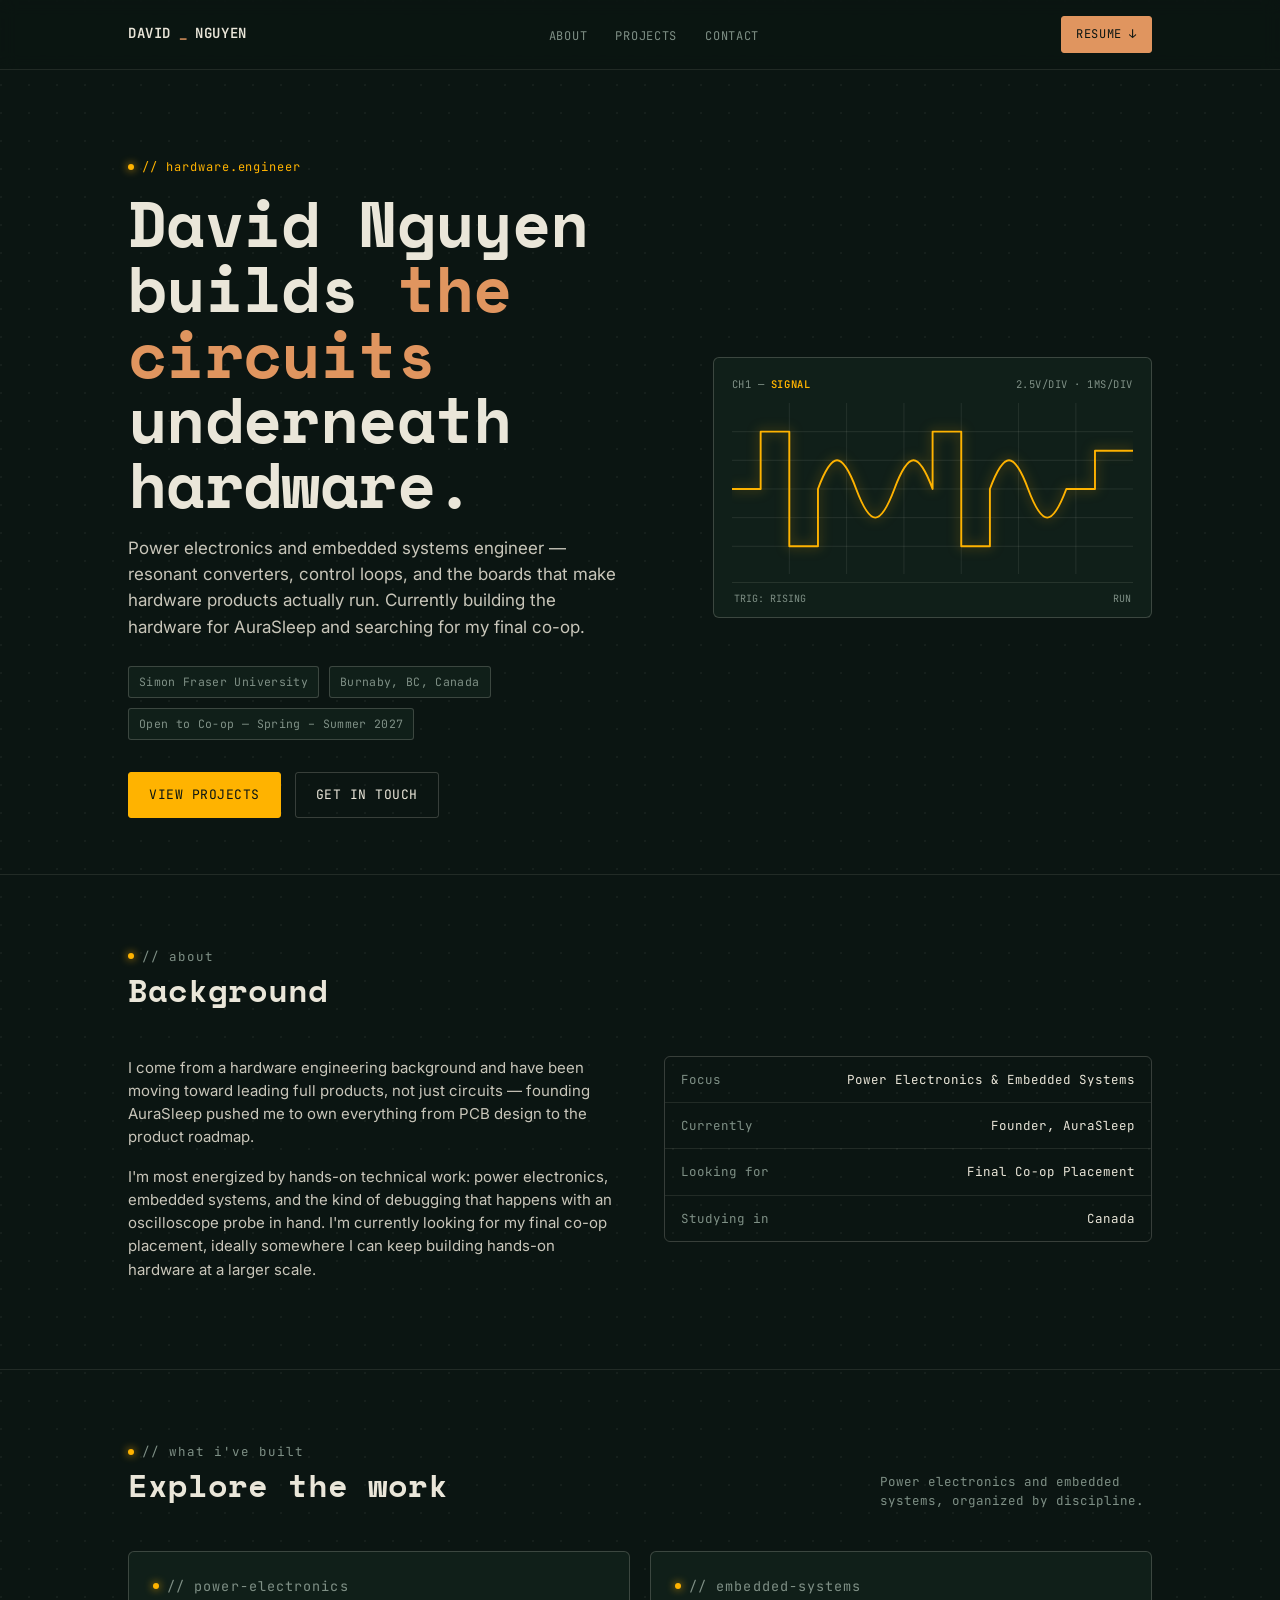
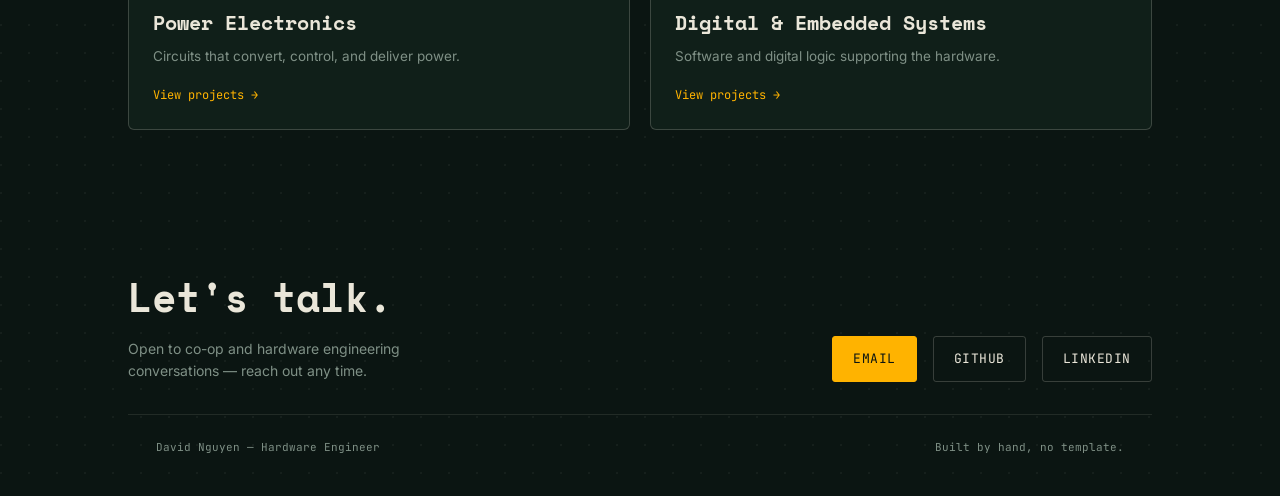
==== commit 2c8224d4: "Add 'About' section and update navigation links Added an 'About' section to the HTML structure and m" ====
--- a/index.html
+++ b/index.html
@@ -15,8 +15,8 @@
   <nav class="nav">
     <a href="#top" class="nav__mark" id="navMark"></a>
     <ul class="nav__links">
+      <li><a href="#about">About</a></li>
       <li><a href="projects.html">Projects</a></li>
-      <li><a href="#about">About</a></li>
       <li><a href="#contact">Contact</a></li>
     </ul>
     <a class="btn-resume" id="resumeLink" target="_blank" rel="noopener">Resume ↓</a>
@@ -64,6 +64,21 @@
     </div>
   </section>
 
+  <section id="about">
+    <div class="wrap">
+      <div class="section-head reveal">
+        <div>
+          <p class="eyebrow">// about</p>
+          <h2>Background</h2>
+        </div>
+      </div>
+      <div class="about-grid reveal">
+        <div id="aboutParagraphs"></div>
+        <div class="about-facts" id="aboutFacts"></div>
+      </div>
+    </div>
+  </section>
+
   <section id="projects-teaser">
     <div class="wrap">
       <div class="section-head reveal">
@@ -86,21 +101,6 @@
           <p>Software and digital logic supporting the hardware.</p>
           <span class="teaser-arrow">View projects →</span>
         </a>
-      </div>
-    </div>
-  </section>
-
-  <section id="about">
-    <div class="wrap">
-      <div class="section-head reveal">
-        <div>
-          <p class="eyebrow">// about</p>
-          <h2>Background</h2>
-        </div>
-      </div>
-      <div class="about-grid reveal">
-        <div id="aboutParagraphs"></div>
-        <div class="about-facts" id="aboutFacts"></div>
       </div>
     </div>
   </section>
--- a/style.css
+++ b/style.css
@@ -0,0 +1,618 @@
+:root{
+  --bg:#0b1512;
+  --bg-panel:#101f19;
+  --bg-panel-hover:#15291f;
+  --copper:#c17a4a;
+  --copper-bright:#e0955f;
+  --phosphor:#ffb300;
+  --ink:#eae6d9;
+  --ink-dim:#c9c6ba;
+  --ink-muted:#7f9086;
+  --line:rgba(234,230,217,0.10);
+  --line-strong:rgba(234,230,217,0.20);
+  --font-display:'Space Mono', 'Courier New', monospace;
+  --font-body:'Inter', -apple-system, BlinkMacSystemFont, sans-serif;
+  --font-mono:'JetBrains Mono', 'SFMono-Regular', Consolas, monospace;
+  --radius: 3px;
+  --maxw: 1080px;
+}
+
+*{ box-sizing:border-box; }
+html{ scroll-behavior:smooth; }
+@media (prefers-reduced-motion: reduce){
+  html{ scroll-behavior:auto; }
+  *{ animation-duration:0.01ms !important; animation-iteration-count:1 !important; transition-duration:0.01ms !important; }
+}
+
+body{
+  margin:0;
+  background:
+    radial-gradient(circle at 1px 1px, rgba(234,230,217,0.05) 1px, transparent 0) 0 0/28px 28px,
+    var(--bg);
+  color:var(--ink);
+  font-family:var(--font-body);
+  line-height:1.55;
+  -webkit-font-smoothing:antialiased;
+}
+
+a{ color:inherit; }
+::selection{ background:var(--phosphor); color:#0b1512; }
+
+:focus-visible{
+  outline:2px solid var(--phosphor);
+  outline-offset:2px;
+}
+
+.wrap{
+  max-width:var(--maxw);
+  margin:0 auto;
+  padding:0 28px;
+}
+
+.eyebrow{
+  font-family:var(--font-mono);
+  font-size:12px;
+  letter-spacing:0.08em;
+  color:var(--phosphor);
+  text-transform:lowercase;
+  display:flex;
+  align-items:center;
+  gap:8px;
+  margin:0 0 14px;
+}
+.eyebrow::before{
+  content:"";
+  width:6px; height:6px;
+  background:var(--phosphor);
+  border-radius:50%;
+  box-shadow:0 0 8px var(--phosphor);
+  flex:none;
+}
+
+/* ---------- Header ---------- */
+header{
+  position:sticky; top:0; z-index:50;
+  background:rgba(11,21,18,0.86);
+  backdrop-filter:blur(8px);
+  border-bottom:1px solid var(--line);
+}
+.nav{
+  display:flex; align-items:center; justify-content:space-between;
+  padding:16px 28px;
+  max-width:var(--maxw);
+  margin:0 auto;
+}
+.nav__mark{
+  font-family:var(--font-mono);
+  font-weight:600;
+  font-size:14px;
+  letter-spacing:0.04em;
+  color:var(--ink);
+  text-decoration:none;
+  display:flex; align-items:center; gap:8px;
+}
+.nav__mark span{ color:var(--copper-bright); }
+.nav__links{
+  display:flex; align-items:center; gap:28px;
+  list-style:none; margin:0; padding:0;
+}
+.nav__links a{
+  font-family:var(--font-mono);
+  font-size:12px;
+  letter-spacing:0.06em;
+  text-transform:uppercase;
+  text-decoration:none;
+  color:var(--ink-muted);
+  transition:color 0.15s ease;
+}
+.nav__links a:hover{ color:var(--phosphor); }
+.btn-resume{
+  font-family:var(--font-mono);
+  font-size:12px;
+  letter-spacing:0.05em;
+  text-transform:uppercase;
+  color:var(--bg);
+  background:var(--copper-bright);
+  border:1px solid var(--copper-bright);
+  border-radius:var(--radius);
+  padding:8px 14px;
+  text-decoration:none;
+  transition:transform 0.15s ease, background 0.15s ease;
+  white-space:nowrap;
+}
+.btn-resume:hover{ background:var(--phosphor); border-color:var(--phosphor); transform:translateY(-1px); }
+@media (max-width:720px){
+  .nav__links{ display:none; }
+}
+
+/* ---------- Hero ---------- */
+.hero{
+  padding:88px 0 56px;
+  border-bottom:1px solid var(--line);
+  position:relative;
+  overflow:hidden;
+}
+.hero__grid{
+  display:grid;
+  grid-template-columns:1.1fr 0.9fr;
+  gap:48px;
+  align-items:center;
+}
+@media (max-width:840px){
+  .hero__grid{ grid-template-columns:1fr; }
+}
+.hero h1{
+  font-family:var(--font-display);
+  font-weight:700;
+  font-size:clamp(38px, 6vw, 64px);
+  line-height:1.02;
+  letter-spacing:-0.01em;
+  margin:0 0 18px;
+  color:var(--ink);
+}
+.hero h1 em{
+  font-style:normal;
+  color:var(--copper-bright);
+}
+.hero__sub{
+  font-size:17px;
+  color:var(--ink-dim);
+  max-width:46ch;
+  margin:0 0 26px;
+}
+.hero__meta{
+  display:flex; flex-wrap:wrap; gap:10px;
+  margin:0 0 32px;
+}
+.chip{
+  font-family:var(--font-mono);
+  font-size:11.5px;
+  letter-spacing:0.03em;
+  color:var(--ink-muted);
+  border:1px solid var(--line-strong);
+  border-radius:var(--radius);
+  padding:6px 10px;
+  background:var(--bg-panel);
+}
+.hero__cta{ display:flex; gap:14px; flex-wrap:wrap; }
+.btn-primary{
+  font-family:var(--font-mono);
+  font-size:13px;
+  letter-spacing:0.04em;
+  text-transform:uppercase;
+  text-decoration:none;
+  color:var(--bg);
+  background:var(--phosphor);
+  padding:12px 20px;
+  border-radius:var(--radius);
+  border:1px solid var(--phosphor);
+  transition:transform 0.15s ease, box-shadow 0.15s ease;
+}
+.btn-primary:hover{ transform:translateY(-1px); box-shadow:0 0 20px rgba(255,179,0,0.25); }
+.btn-ghost{
+  font-family:var(--font-mono);
+  font-size:13px;
+  letter-spacing:0.04em;
+  text-transform:uppercase;
+  text-decoration:none;
+  color:var(--ink);
+  padding:12px 20px;
+  border-radius:var(--radius);
+  border:1px solid var(--line-strong);
+  transition:border-color 0.15s ease, color 0.15s ease;
+}
+.btn-ghost:hover{ border-color:var(--phosphor); color:var(--phosphor); }
+
+/* Oscilloscope signature */
+.scope{
+  background:var(--bg-panel);
+  border:1px solid var(--line-strong);
+  border-radius:6px;
+  padding:18px 18px 10px;
+  position:relative;
+}
+.scope__head{
+  display:flex; justify-content:space-between; align-items:center;
+  font-family:var(--font-mono);
+  font-size:10.5px;
+  letter-spacing:0.05em;
+  color:var(--ink-muted);
+  text-transform:uppercase;
+  margin-bottom:10px;
+}
+.scope__head b{ color:var(--phosphor); font-weight:600; }
+.scope svg{ width:100%; height:auto; display:block; }
+.scope__trace{
+  fill:none;
+  stroke:var(--phosphor);
+  stroke-width:2;
+  stroke-linecap:round;
+  stroke-linejoin:round;
+  filter:drop-shadow(0 0 6px rgba(255,179,0,0.55));
+  stroke-dasharray:1400;
+  stroke-dashoffset:1400;
+  animation:draw 2.4s ease-out 0.3s forwards;
+}
+@keyframes draw{ to{ stroke-dashoffset:0; } }
+@media (prefers-reduced-motion: reduce){
+  .scope__trace{ stroke-dashoffset:0; animation:none; }
+}
+.scope__grid-line{ stroke:var(--line); stroke-width:1; }
+.scope__foot{
+  display:flex; justify-content:space-between;
+  font-family:var(--font-mono);
+  font-size:10px;
+  color:var(--ink-muted);
+  padding:8px 2px 0;
+  border-top:1px solid var(--line);
+  margin-top:8px;
+}
+
+/* ---------- Section shell ---------- */
+section{ padding:72px 0; border-bottom:1px solid var(--line); }
+section:last-of-type{ border-bottom:none; }
+.section-head{
+  display:flex; justify-content:space-between; align-items:flex-end;
+  gap:24px; margin-bottom:40px; flex-wrap:wrap;
+}
+.section-head h2{
+  font-family:var(--font-display);
+  font-size:clamp(24px,3vw,32px);
+  margin:0;
+  color:var(--ink);
+}
+.section-head p{
+  font-family:var(--font-mono);
+  font-size:12.5px;
+  color:var(--ink-muted);
+  max-width:34ch;
+  margin:0;
+}
+
+/* ---------- Back link (projects page) ---------- */
+.back-link{
+  display:inline-flex; align-items:center; gap:6px;
+  font-family:var(--font-mono);
+  font-size:12px; letter-spacing:0.05em; text-transform:uppercase;
+  color:var(--ink-muted); text-decoration:none;
+  margin:32px 0 0;
+  transition:color 0.15s ease;
+}
+.back-link:hover{ color:var(--phosphor); }
+
+/* ---------- Project links teaser (profile page) ---------- */
+.teaser-grid{
+  display:grid; grid-template-columns:1fr 1fr; gap:20px;
+}
+@media (max-width:780px){ .teaser-grid{ grid-template-columns:1fr; } }
+.teaser-card{
+  display:block;
+  background:var(--bg-panel);
+  border:1px solid var(--line-strong);
+  border-radius:6px;
+  padding:24px;
+  text-decoration:none;
+  transition:border-color 0.2s ease, background 0.2s ease, transform 0.2s ease;
+}
+.teaser-card:hover{ border-color:rgba(193,122,74,0.55); background:var(--bg-panel-hover); transform:translateY(-2px); }
+.teaser-card .eyebrow{ margin-bottom:10px; }
+.teaser-card h3{ font-family:var(--font-display); font-size:20px; margin:0 0 8px; color:var(--ink); }
+.teaser-card p{ font-size:13.5px; color:var(--ink-muted); margin:0 0 14px; }
+.teaser-card .teaser-arrow{ font-family:var(--font-mono); font-size:12px; color:var(--phosphor); }
+
+/* ---------- Project cards ---------- */
+.projects-grid{
+  display:grid;
+  grid-template-columns:repeat(2, 1fr);
+  gap:20px;
+}
+@media (max-width:780px){
+  .projects-grid{ grid-template-columns:1fr; }
+}
+.project-card{
+  background:var(--bg-panel);
+  border:1px solid var(--line-strong);
+  border-radius:6px;
+  padding:22px 22px 20px;
+  display:flex;
+  flex-direction:column;
+  transition:border-color 0.2s ease, background 0.2s ease;
+}
+.project-card:hover{ border-color:rgba(193,122,74,0.55); background:var(--bg-panel-hover); }
+
+.project-media{
+  aspect-ratio:16/10;
+  border-radius:4px;
+  margin-bottom:16px;
+  overflow:hidden;
+  background:var(--bg);
+}
+.project-media img{
+  width:100%; height:100%;
+  object-fit:cover;
+  display:block;
+}
+.project-media--empty{
+  display:flex; align-items:center; justify-content:center;
+  border:1px dashed var(--line-strong);
+  background:repeating-linear-gradient(135deg, rgba(234,230,217,0.025) 0 10px, transparent 10px 20px);
+}
+.project-media--empty span{
+  font-family:var(--font-mono);
+  font-size:11px;
+  letter-spacing:0.03em;
+  color:var(--ink-muted);
+  text-transform:uppercase;
+}
+
+.project-card__top{
+  display:flex; justify-content:space-between; align-items:center;
+  margin-bottom:14px;
+}
+.designator{
+  font-family:var(--font-mono);
+  font-weight:600;
+  font-size:12px;
+  color:var(--bg);
+  background:var(--copper-bright);
+  padding:3px 8px;
+  border-radius:2px;
+  letter-spacing:0.03em;
+}
+.status-pill{
+  font-family:var(--font-mono);
+  font-size:10.5px;
+  letter-spacing:0.04em;
+  text-transform:uppercase;
+  color:var(--ink-muted);
+  border:1px solid var(--line-strong);
+  padding:3px 8px;
+  border-radius:2px;
+}
+.status-pill.is-progress{ color:var(--copper-bright); border-color:rgba(193,122,74,0.4); }
+
+.project-card h3{
+  font-family:var(--font-display);
+  font-size:19px;
+  margin:0 0 8px;
+  color:var(--ink);
+}
+.project-card .blurb{
+  color:var(--ink-dim);
+  font-size:14.5px;
+  margin:0 0 16px;
+}
+.tag-row{ display:flex; flex-wrap:wrap; gap:6px; margin-bottom:18px; }
+.tag{
+  font-family:var(--font-mono);
+  font-size:10.5px;
+  letter-spacing:0.02em;
+  color:var(--ink-muted);
+  background:rgba(234,230,217,0.04);
+  border:1px solid var(--line);
+  padding:3px 8px;
+  border-radius:2px;
+}
+
+.card-foot{
+  margin-top:auto;
+  display:flex; align-items:center; justify-content:space-between;
+  gap:12px;
+  padding-top:14px;
+  border-top:1px solid var(--line);
+}
+.toggle-btn{
+  font-family:var(--font-mono);
+  font-size:11.5px;
+  letter-spacing:0.04em;
+  text-transform:uppercase;
+  color:var(--phosphor);
+  background:rgba(255,179,0,0.10);
+  border:1px solid rgba(255,179,0,0.45);
+  border-radius:var(--radius);
+  padding:7px 13px;
+  cursor:pointer;
+  display:inline-flex; align-items:center; gap:6px;
+  transition:background 0.15s ease, color 0.15s ease, box-shadow 0.15s ease;
+}
+.toggle-btn:hover{
+  color:var(--bg);
+  background:var(--phosphor);
+  box-shadow:0 0 16px rgba(255,179,0,0.35);
+}
+.toggle-btn .plus{ transition:transform 0.2s ease; display:inline-block; }
+.toggle-btn[aria-expanded="true"] .plus{ transform:rotate(45deg); }
+.link-row{ display:flex; gap:14px; }
+.link-row a{
+  font-family:var(--font-mono);
+  font-size:11.5px;
+  letter-spacing:0.04em;
+  text-transform:uppercase;
+  color:var(--phosphor);
+  text-decoration:none;
+  border:1px solid rgba(255,179,0,0.45);
+  border-radius:var(--radius);
+  padding:7px 13px;
+  background:rgba(255,179,0,0.10);
+  display:inline-flex;
+  align-items:center;
+  gap:5px;
+  transition:background 0.15s ease, color 0.15s ease, box-shadow 0.15s ease;
+}
+.link-row a:hover{
+  color:var(--bg);
+  background:var(--phosphor);
+  box-shadow:0 0 16px rgba(255,179,0,0.35);
+}
+
+.details{
+  max-height:0;
+  overflow:hidden;
+  transition:max-height 0.35s ease;
+}
+.details.is-open{ max-height:900px; }
+.details__inner{ padding-top:18px; }
+.details__block{ margin-bottom:14px; }
+.details__block:last-child{ margin-bottom:0; }
+.details__block b{
+  display:block;
+  font-family:var(--font-mono);
+  font-size:11px;
+  letter-spacing:0.05em;
+  text-transform:uppercase;
+  color:var(--copper-bright);
+  margin-bottom:5px;
+}
+.details__block p{ margin:0; font-size:14px; color:var(--ink-dim); }
+.placeholder{ color:var(--ink-muted); font-style:italic; }
+
+/* ---------- Coursework list ---------- */
+.lab-list{ display:flex; flex-direction:column; gap:1px; background:var(--line); border:1px solid var(--line-strong); border-radius:6px; overflow:hidden; }
+.lab-row{
+  background:var(--bg-panel);
+  padding:18px 22px;
+  display:grid;
+  grid-template-columns:120px 1fr;
+  gap:20px;
+  align-items:baseline;
+}
+@media (max-width:640px){ .lab-row{ grid-template-columns:1fr; gap:6px; } }
+.lab-row .code{
+  font-family:var(--font-mono);
+  font-size:12px;
+  color:var(--phosphor);
+  letter-spacing:0.03em;
+}
+.lab-row h4{ margin:0 0 4px; font-family:var(--font-display); font-size:15.5px; color:var(--ink); }
+.lab-row p{ margin:0; font-size:13.5px; color:var(--ink-muted); }
+
+/* ---------- About ---------- */
+.about-grid{
+  display:grid; grid-template-columns:1fr 1fr; gap:48px; align-items:start;
+}
+@media (max-width:780px){ .about-grid{ grid-template-columns:1fr; } }
+.about-grid p{ color:var(--ink-dim); font-size:15px; margin:0 0 16px; }
+.about-facts{ display:flex; flex-direction:column; gap:0; border:1px solid var(--line-strong); border-radius:6px; overflow:hidden; }
+.about-facts div{ display:flex; justify-content:space-between; gap:16px; padding:13px 16px; border-bottom:1px solid var(--line); font-family:var(--font-mono); font-size:12.5px; }
+.about-facts div:last-child{ border-bottom:none; }
+.about-facts span:first-child{ color:var(--ink-muted); }
+.about-facts span:last-child{ color:var(--ink); text-align:right; }
+
+/* ---------- Footer / contact ---------- */
+footer{ padding:64px 0 40px; }
+.footer-grid{
+  display:flex; justify-content:space-between; align-items:flex-end; flex-wrap:wrap; gap:32px;
+  padding-bottom:32px; margin-bottom:24px; border-bottom:1px solid var(--line);
+}
+footer h2{
+  font-family:var(--font-display);
+  font-size:clamp(26px,4vw,40px);
+  margin:0 0 10px;
+}
+footer .footer-sub{ color:var(--ink-muted); font-size:14px; max-width:40ch; margin:0; }
+.footer-links{ display:flex; gap:16px; flex-wrap:wrap; }
+.fine-print{
+  display:flex; justify-content:space-between; flex-wrap:wrap; gap:10px;
+  font-family:var(--font-mono); font-size:11px; color:var(--ink-muted);
+}
+
+/* ---------- Resume preview modal ---------- */
+.resume-modal-overlay{
+  position:fixed; inset:0; z-index:100;
+  background:rgba(6,10,9,0.75);
+  backdrop-filter:blur(4px);
+  display:flex; align-items:center; justify-content:center;
+  padding:24px;
+  opacity:0; visibility:hidden;
+  transition:opacity 0.2s ease;
+}
+.resume-modal-overlay.is-open{ opacity:1; visibility:visible; }
+.resume-modal{
+  background:var(--bg-panel);
+  border:1px solid var(--line-strong);
+  border-radius:8px;
+  width:min(840px, 100%);
+  max-height:88vh;
+  display:flex; flex-direction:column;
+  overflow:hidden;
+  box-shadow:0 24px 64px rgba(0,0,0,0.55);
+}
+.resume-modal__head{
+  display:flex; align-items:center; justify-content:space-between;
+  gap:16px;
+  padding:14px 18px;
+  border-bottom:1px solid var(--line);
+  flex:none;
+}
+.resume-modal__label{
+  font-family:var(--font-mono);
+  font-size:12px;
+  letter-spacing:0.05em;
+  color:var(--ink-muted);
+  display:flex; align-items:center; gap:8px;
+  min-width:0;
+}
+.resume-modal__label::before{
+  content:"";
+  width:6px; height:6px; flex:none;
+  background:var(--phosphor);
+  border-radius:50%;
+  box-shadow:0 0 8px var(--phosphor);
+}
+.resume-modal__label span{ overflow:hidden; text-overflow:ellipsis; white-space:nowrap; }
+.resume-modal__actions{ display:flex; align-items:center; gap:8px; flex:none; }
+.resume-modal__download{
+  font-family:var(--font-mono);
+  font-size:11.5px;
+  letter-spacing:0.04em;
+  text-transform:uppercase;
+  text-decoration:none;
+  color:var(--bg);
+  background:var(--phosphor);
+  padding:7px 12px;
+  border-radius:var(--radius);
+  white-space:nowrap;
+}
+.resume-modal__download:hover{ background:var(--copper-bright); }
+.resume-modal__close{
+  font-family:var(--font-mono);
+  font-size:16px;
+  line-height:1;
+  color:var(--ink-muted);
+  background:none;
+  border:1px solid var(--line-strong);
+  border-radius:var(--radius);
+  width:30px; height:30px;
+  cursor:pointer;
+}
+.resume-modal__close:hover{ color:var(--phosphor); border-color:var(--phosphor); }
+.resume-modal__body{
+  flex:1;
+  min-height:0;
+  background:#0a1310;
+}
+.resume-modal__body iframe{
+  width:100%; height:100%;
+  min-height:70vh;
+  border:0;
+  display:block;
+}
+.resume-modal__fallback{
+  font-family:var(--font-mono);
+  font-size:11px;
+  color:var(--ink-muted);
+  text-align:center;
+  padding:8px;
+  border-top:1px solid var(--line);
+  flex:none;
+}
+.resume-modal__fallback a{ color:var(--phosphor); text-decoration:none; border-bottom:1px dashed var(--phosphor); }
+@media (max-width:640px){
+  .resume-modal{ max-height:92vh; }
+  .resume-modal__body iframe{ min-height:60vh; }
+}
+
+/* Reveal on scroll */
+.reveal{ opacity:0; transform:translateY(14px); transition:opacity 0.5s ease, transform 0.5s ease; }
+.reveal.is-visible{ opacity:1; transform:none; }
+@media (prefers-reduced-motion: reduce){ .reveal{ opacity:1; transform:none; } }
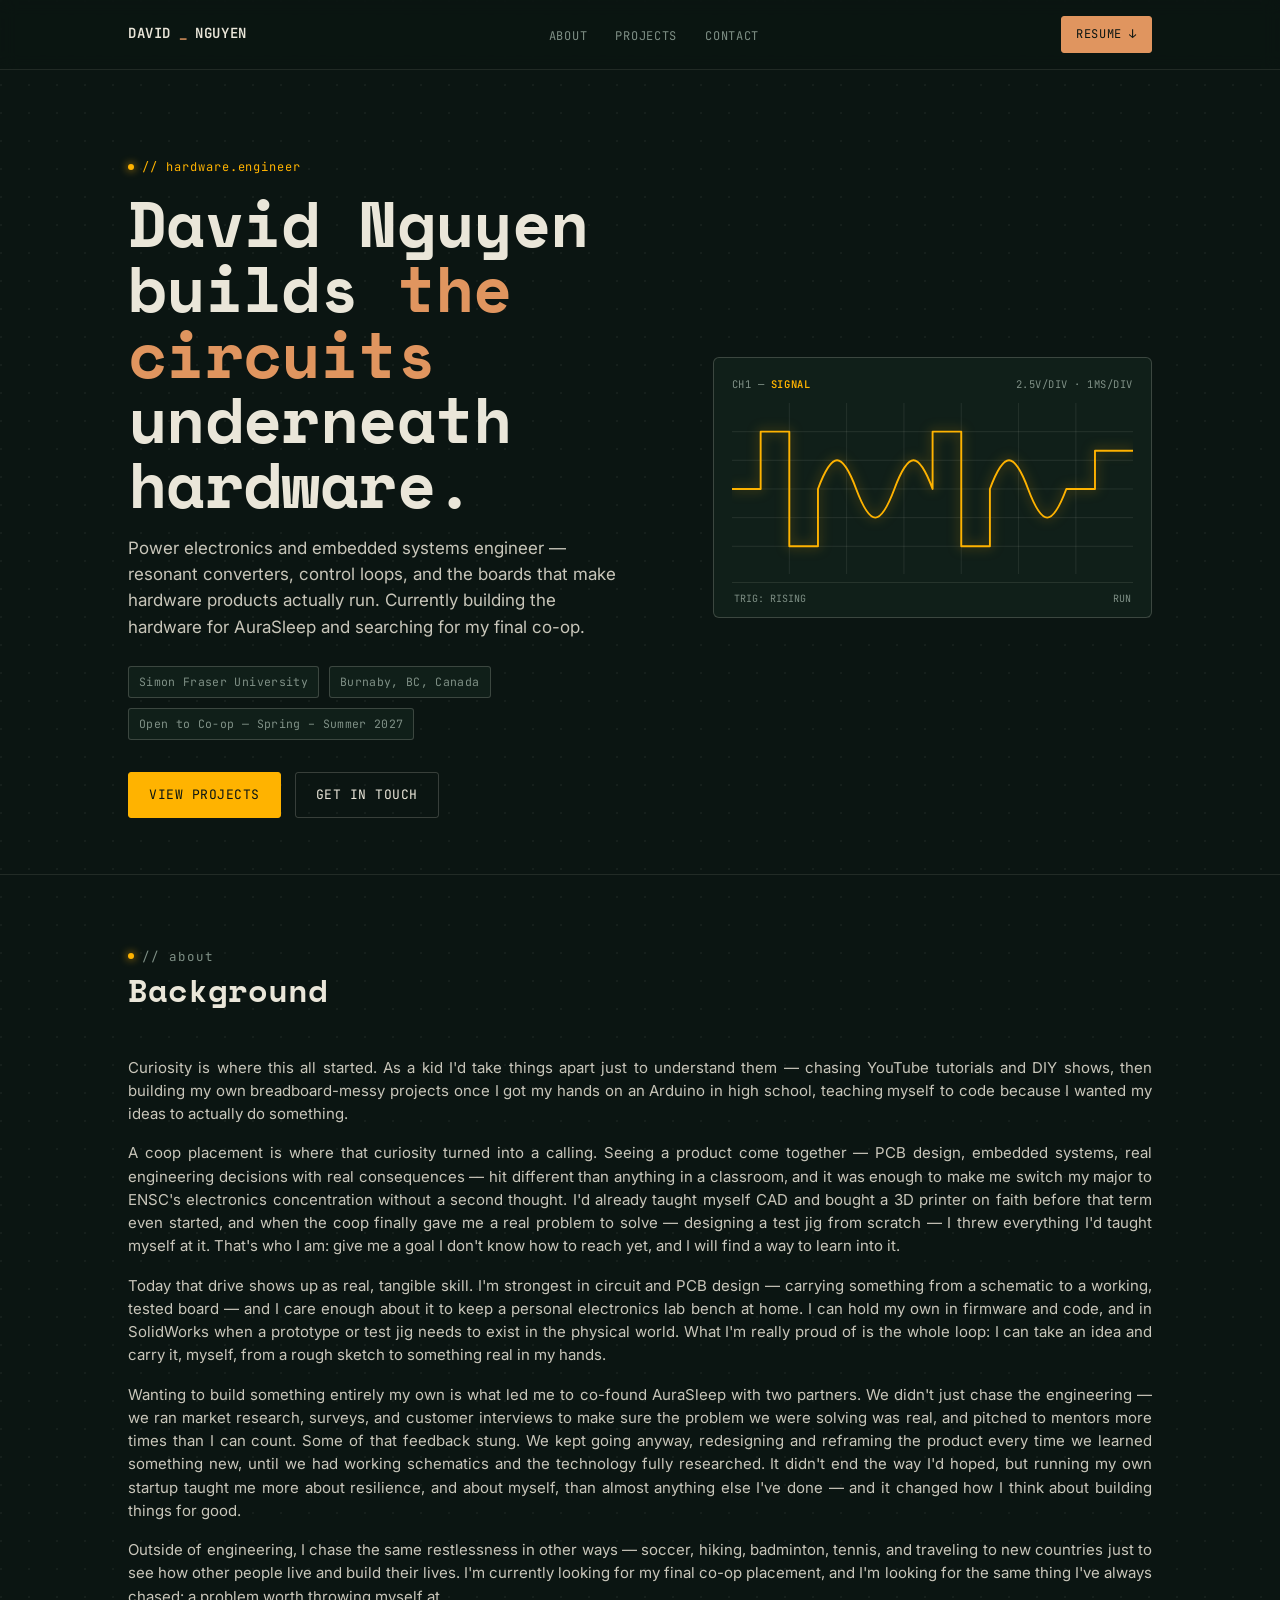
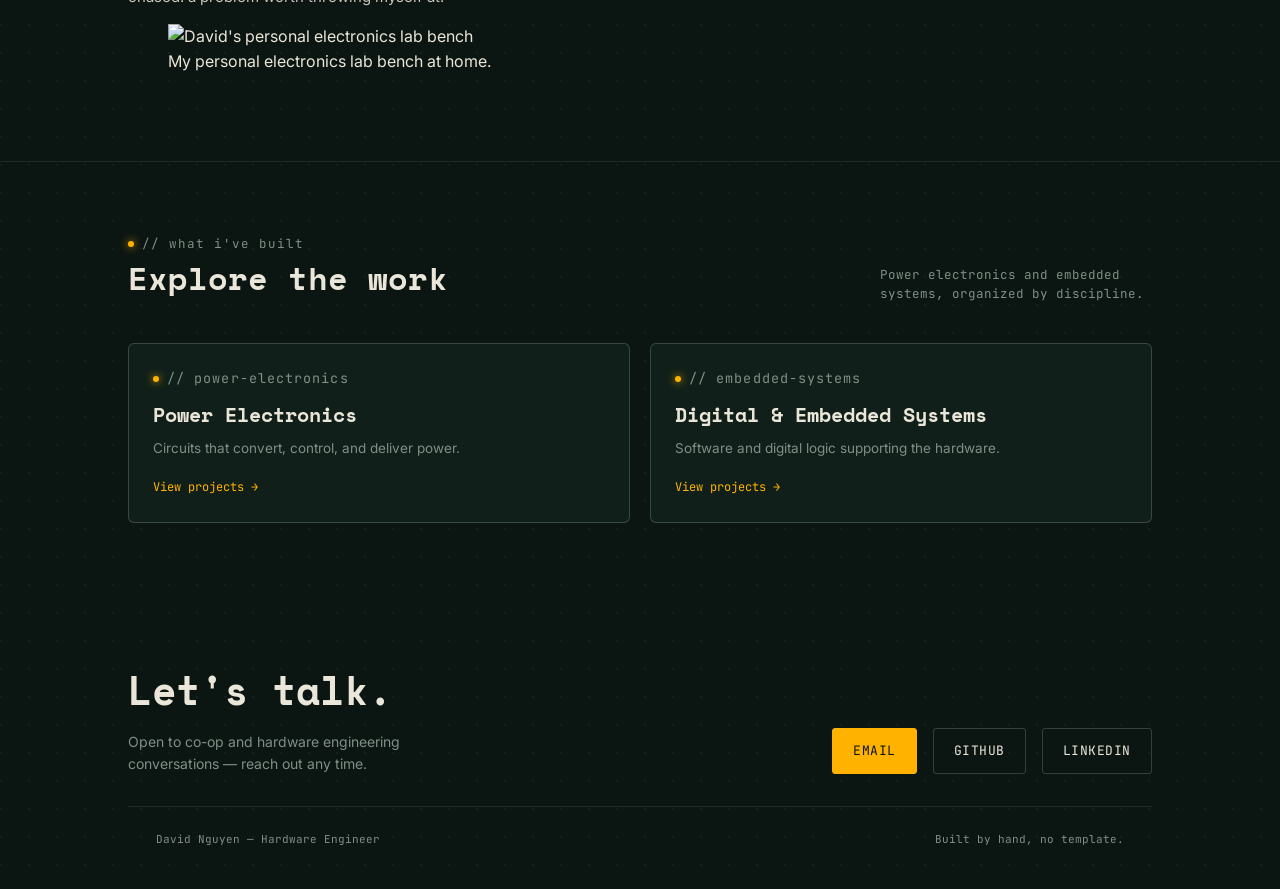
==== commit e588210b: "Add image and caption to about section Added a figure with an image and caption for the about sectio" ====
--- a/index.html
+++ b/index.html
@@ -74,7 +74,10 @@
       </div>
       <div class="about-grid reveal">
         <div id="aboutParagraphs"></div>
-        <div class="about-facts" id="aboutFacts"></div>
+        <figure class="about-photo">
+          <img src="images/home-lab-bench.jpg" alt="David's personal electronics lab bench">
+          <figcaption>My personal electronics lab bench at home.</figcaption>
+        </figure>
       </div>
     </div>
   </section>
--- a/style.css
+++ b/style.css
@@ -487,16 +487,8 @@
 .lab-row p{ margin:0; font-size:13.5px; color:var(--ink-muted); }
 
 /* ---------- About ---------- */
-.about-grid{
-  display:grid; grid-template-columns:1fr 1fr; gap:48px; align-items:start;
-}
-@media (max-width:780px){ .about-grid{ grid-template-columns:1fr; } }
-.about-grid p{ color:var(--ink-dim); font-size:15px; margin:0 0 16px; }
-.about-facts{ display:flex; flex-direction:column; gap:0; border:1px solid var(--line-strong); border-radius:6px; overflow:hidden; }
-.about-facts div{ display:flex; justify-content:space-between; gap:16px; padding:13px 16px; border-bottom:1px solid var(--line); font-family:var(--font-mono); font-size:12.5px; }
-.about-facts div:last-child{ border-bottom:none; }
-.about-facts span:first-child{ color:var(--ink-muted); }
-.about-facts span:last-child{ color:var(--ink); text-align:right; }
+.about-grid{ }
+.about-grid p{ color:var(--ink-dim); font-size:15px; margin:0 0 16px; text-align:justify; text-justify:inter-word; hyphens:auto; }
 
 /* ---------- Footer / contact ---------- */
 footer{ padding:64px 0 40px; }
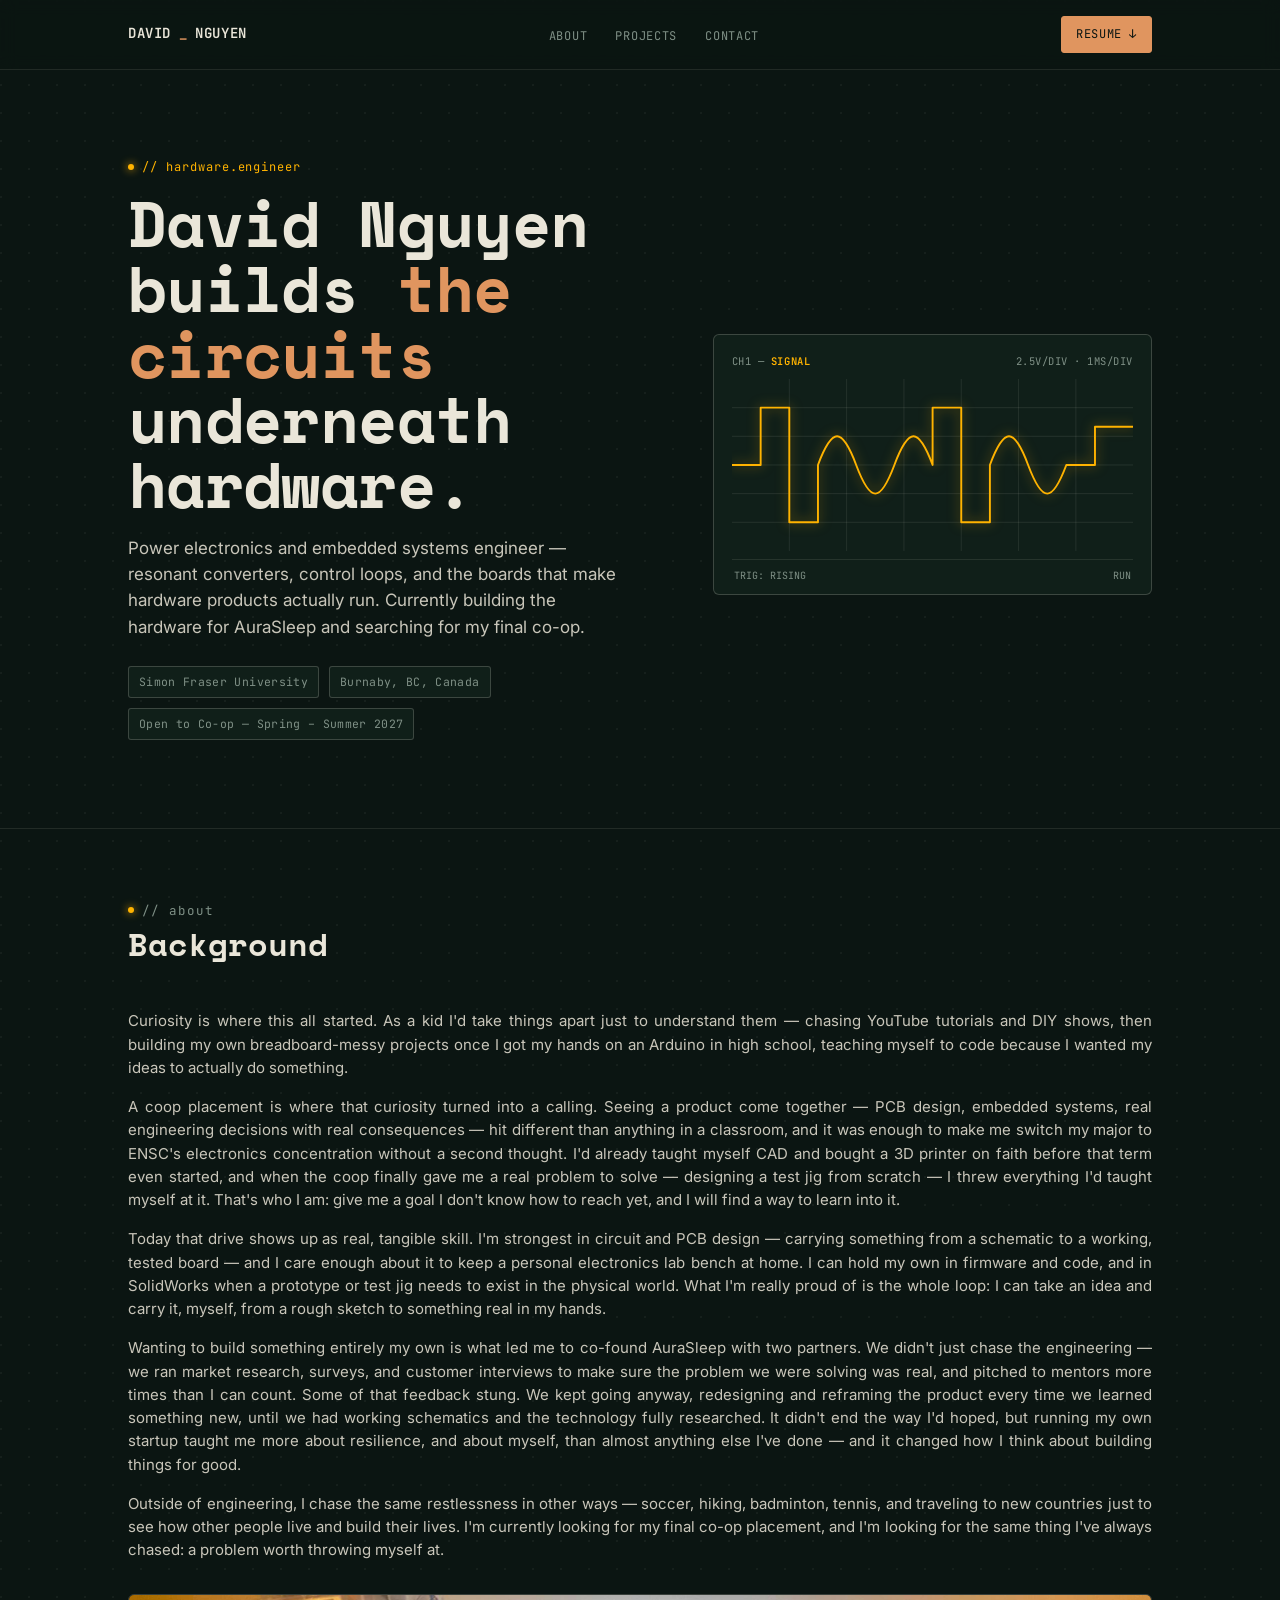
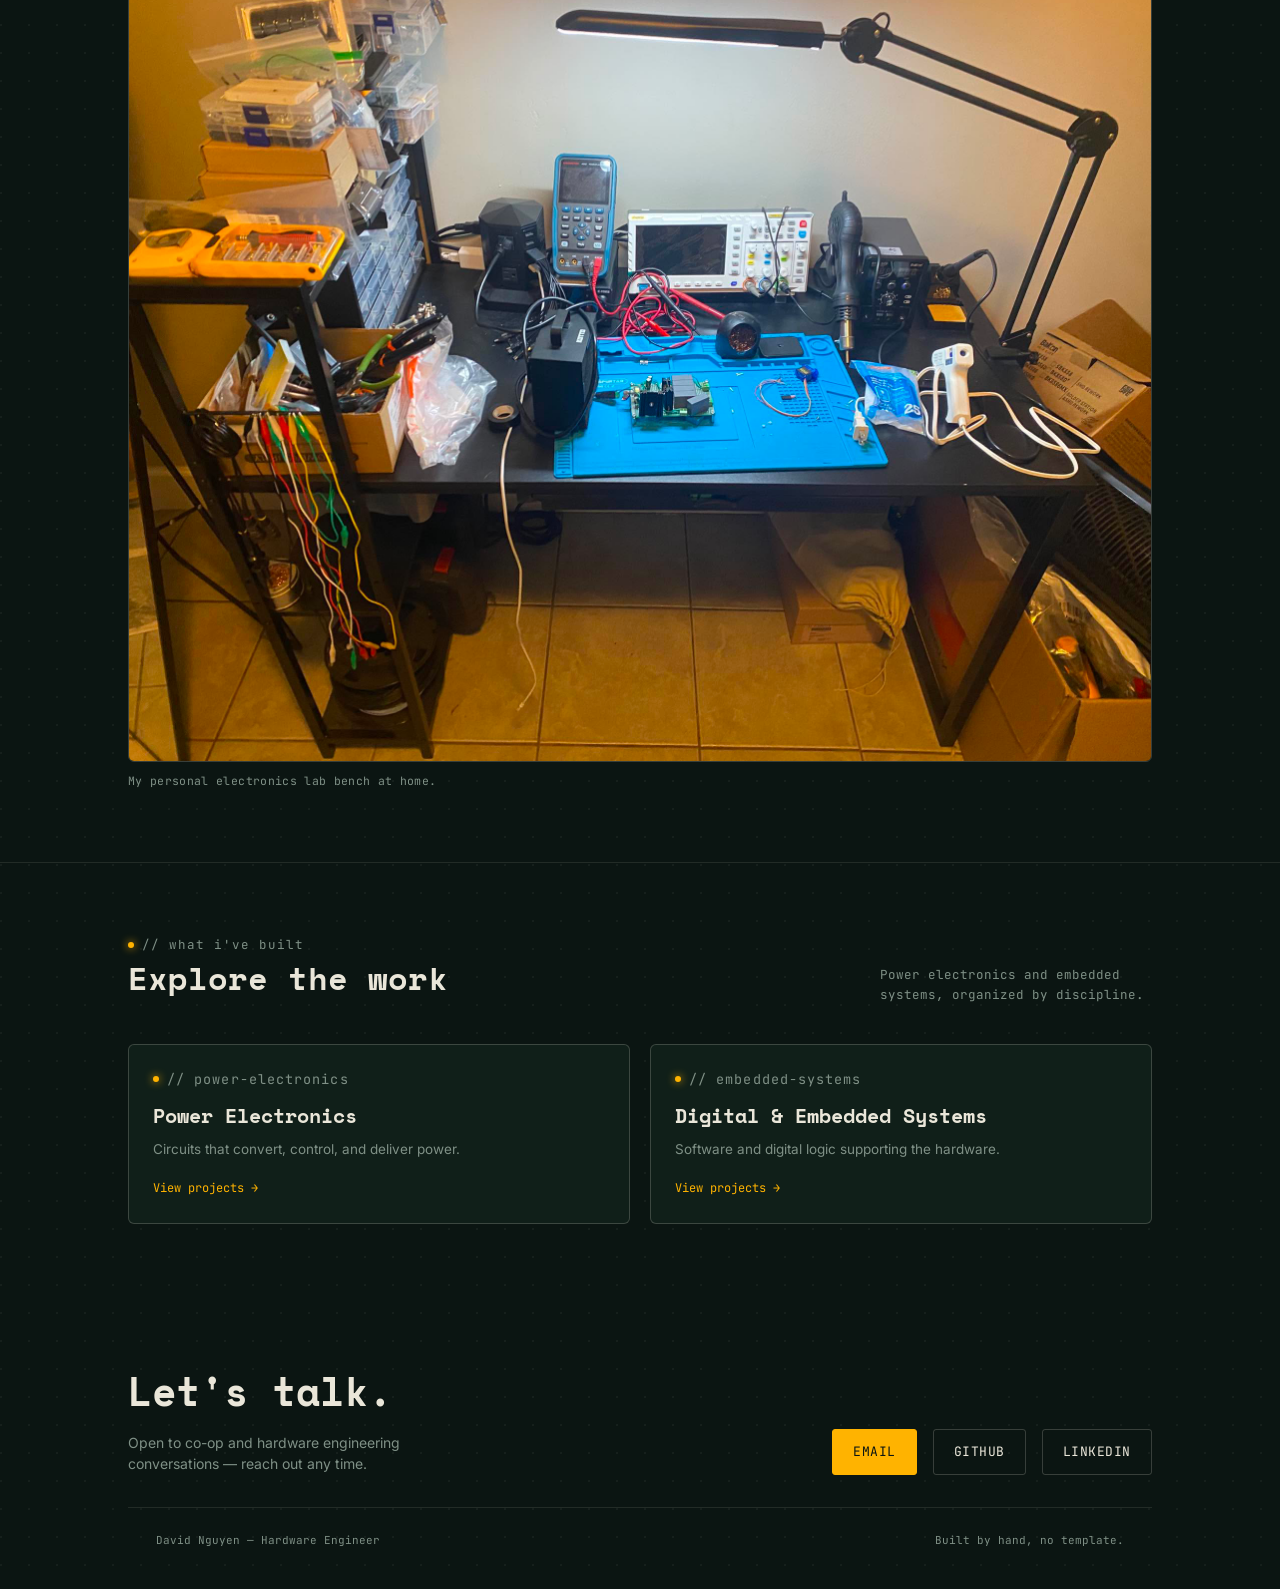
==== commit 48b16869: "Remove CTA buttons from hero section Removed call-to-action buttons from the hero section." ====
--- a/index.html
+++ b/index.html
@@ -32,10 +32,6 @@
         <h1 id="heroHeadline"></h1>
         <p class="hero__sub" id="heroSub"></p>
         <div class="hero__meta" id="heroMeta"></div>
-        <div class="hero__cta">
-          <a class="btn-primary" href="projects.html">View projects</a>
-          <a class="btn-ghost" href="#contact">Get in touch</a>
-        </div>
       </div>
 
       <div class="scope" aria-hidden="true">
--- a/style.css
+++ b/style.css
@@ -487,7 +487,27 @@
 .lab-row p{ margin:0; font-size:13.5px; color:var(--ink-muted); }
 
 /* ---------- About ---------- */
-.about-grid{ }
+.about-grid{ min-width:0; }
+.about-photo{
+  margin:32px 0 0;
+  width:100%;
+  max-width:100%;
+  min-width:0;
+}
+.about-photo img{
+  width:100%;
+  max-width:100%;
+  display:block;
+  border-radius:6px;
+  border:1px solid var(--line-strong);
+}
+.about-photo figcaption{
+  font-family:var(--font-mono);
+  font-size:11.5px;
+  letter-spacing:0.03em;
+  color:var(--ink-muted);
+  margin-top:10px;
+}
 .about-grid p{ color:var(--ink-dim); font-size:15px; margin:0 0 16px; text-align:justify; text-justify:inter-word; hyphens:auto; }
 
 /* ---------- Footer / contact ---------- */
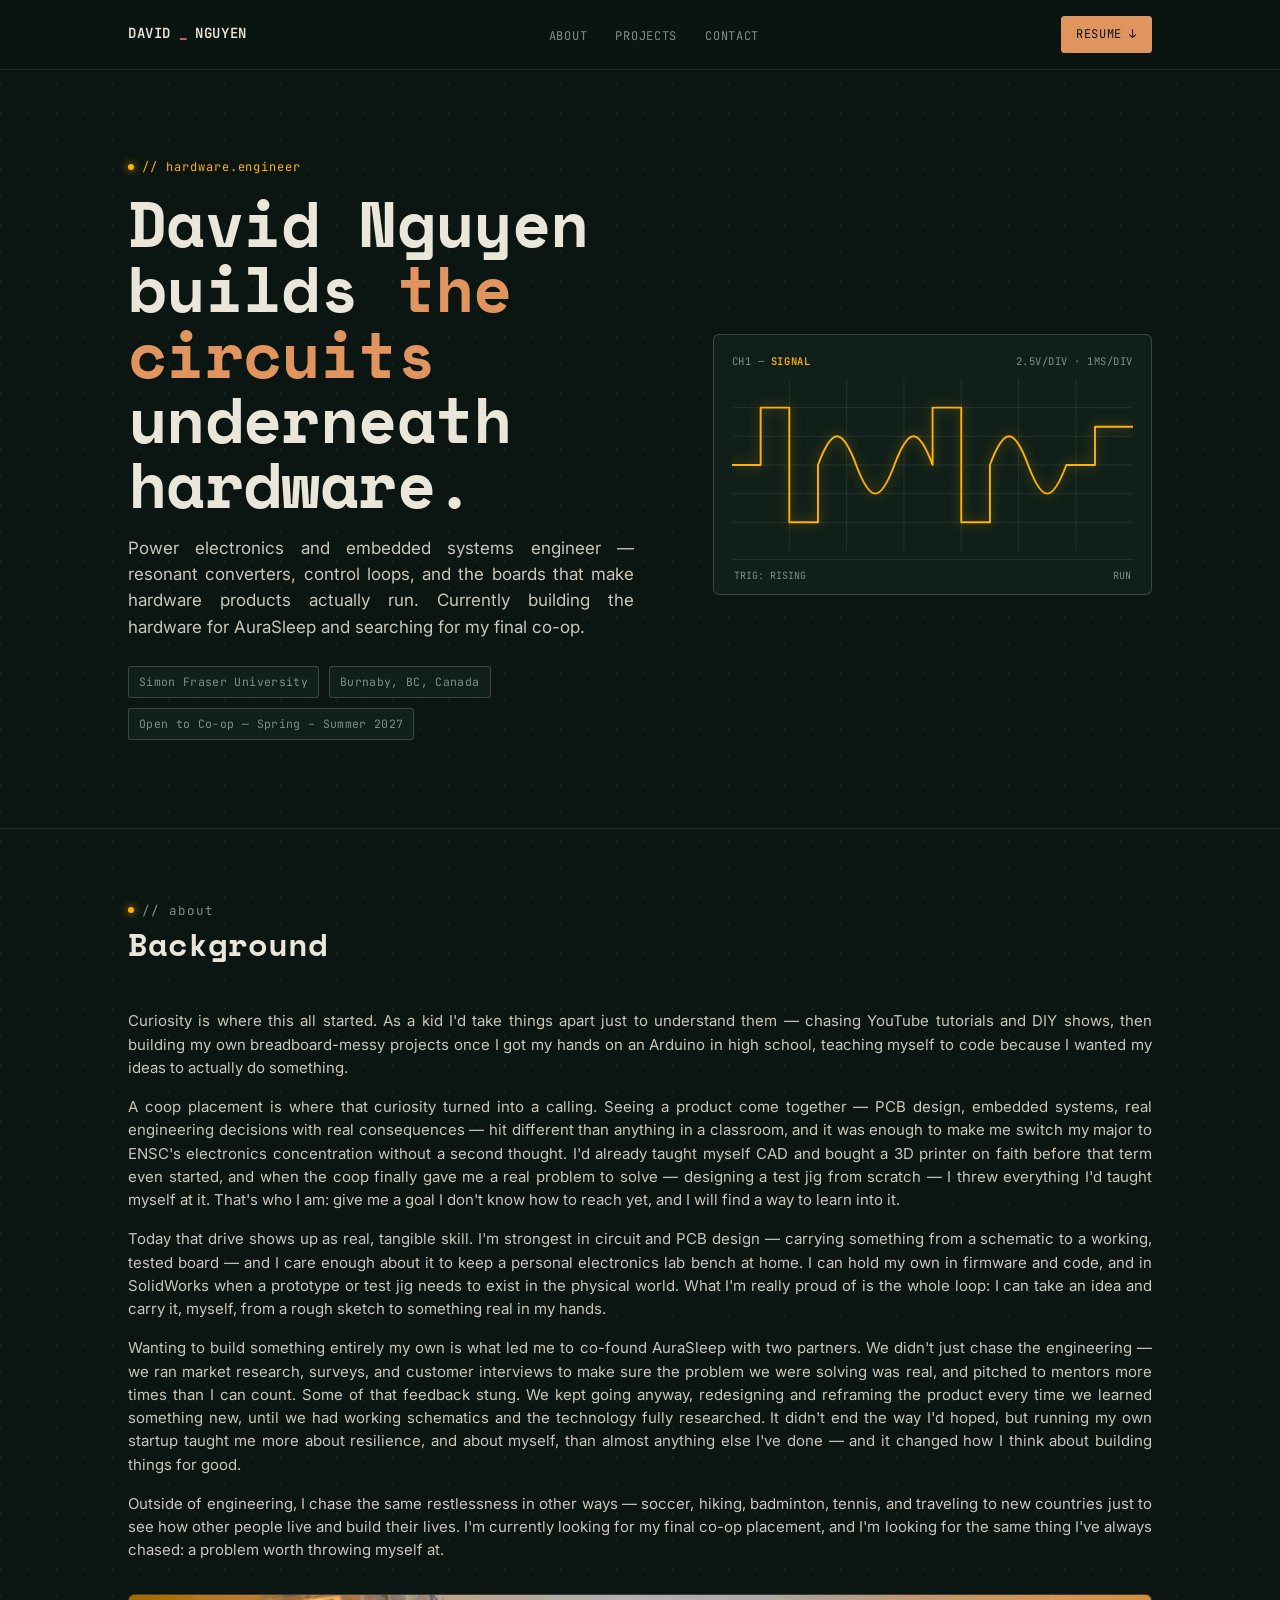
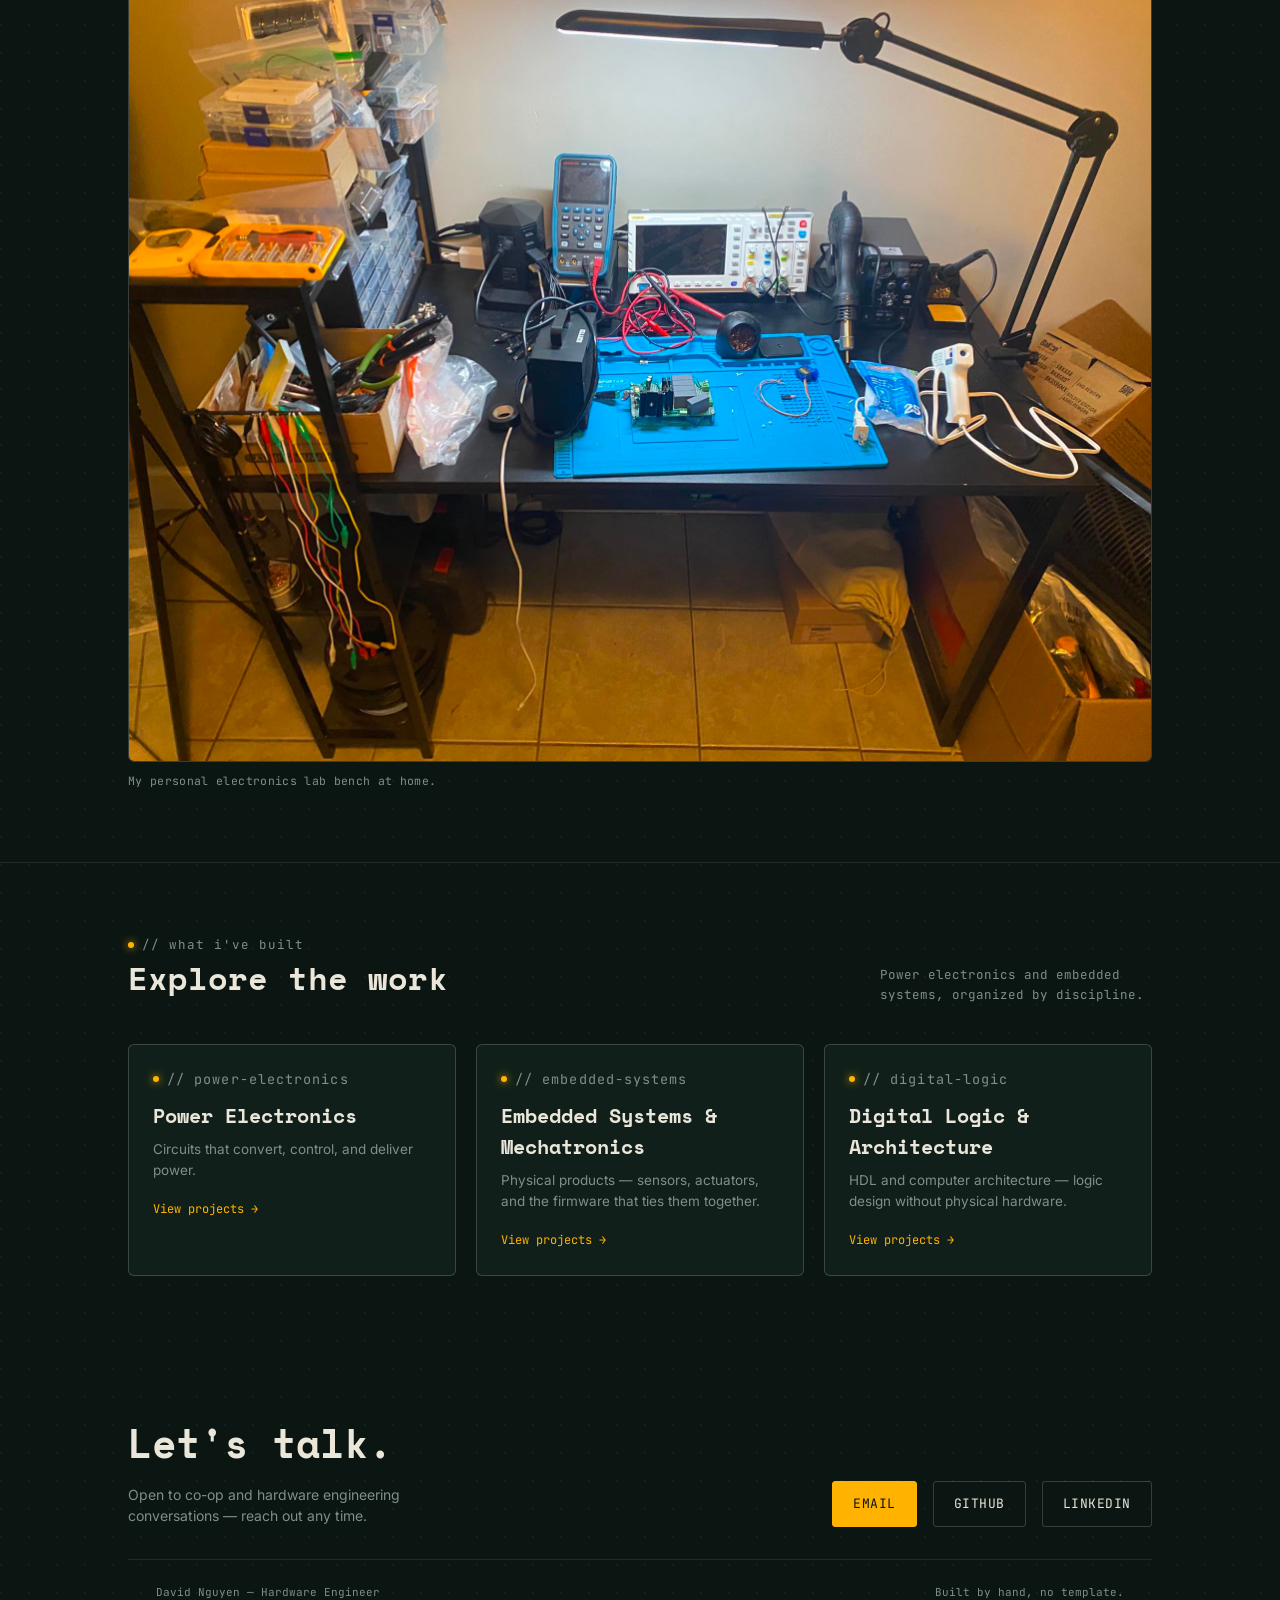
==== commit e975271b: "Update project sections in index.html" ====
--- a/index.html
+++ b/index.html
@@ -96,8 +96,14 @@
         </a>
         <a class="teaser-card" href="projects.html#embedded">
           <p class="eyebrow">// embedded-systems</p>
-          <h3>Digital &amp; Embedded Systems</h3>
-          <p>Software and digital logic supporting the hardware.</p>
+          <h3>Embedded Systems &amp; Mechatronics</h3>
+          <p>Physical products — sensors, actuators, and the firmware that ties them together.</p>
+          <span class="teaser-arrow">View projects →</span>
+        </a>
+        <a class="teaser-card" href="projects.html#digital">
+          <p class="eyebrow">// digital-logic</p>
+          <h3>Digital Logic &amp; Architecture</h3>
+          <p>HDL and computer architecture — logic design without physical hardware.</p>
           <span class="teaser-arrow">View projects →</span>
         </a>
       </div>
--- a/style.css
+++ b/style.css
@@ -159,6 +159,9 @@
   color:var(--ink-dim);
   max-width:46ch;
   margin:0 0 26px;
+  text-align:justify;
+  text-justify:inter-word;
+  hyphens:auto;
 }
 .hero__meta{
   display:flex; flex-wrap:wrap; gap:10px;
@@ -282,9 +285,10 @@
 
 /* ---------- Project links teaser (profile page) ---------- */
 .teaser-grid{
-  display:grid; grid-template-columns:1fr 1fr; gap:20px;
-}
-@media (max-width:780px){ .teaser-grid{ grid-template-columns:1fr; } }
+  display:grid; grid-template-columns:repeat(3, 1fr); gap:20px;
+}
+@media (max-width:960px){ .teaser-grid{ grid-template-columns:1fr 1fr; } }
+@media (max-width:640px){ .teaser-grid{ grid-template-columns:1fr; } }
 .teaser-card{
   display:block;
   background:var(--bg-panel);
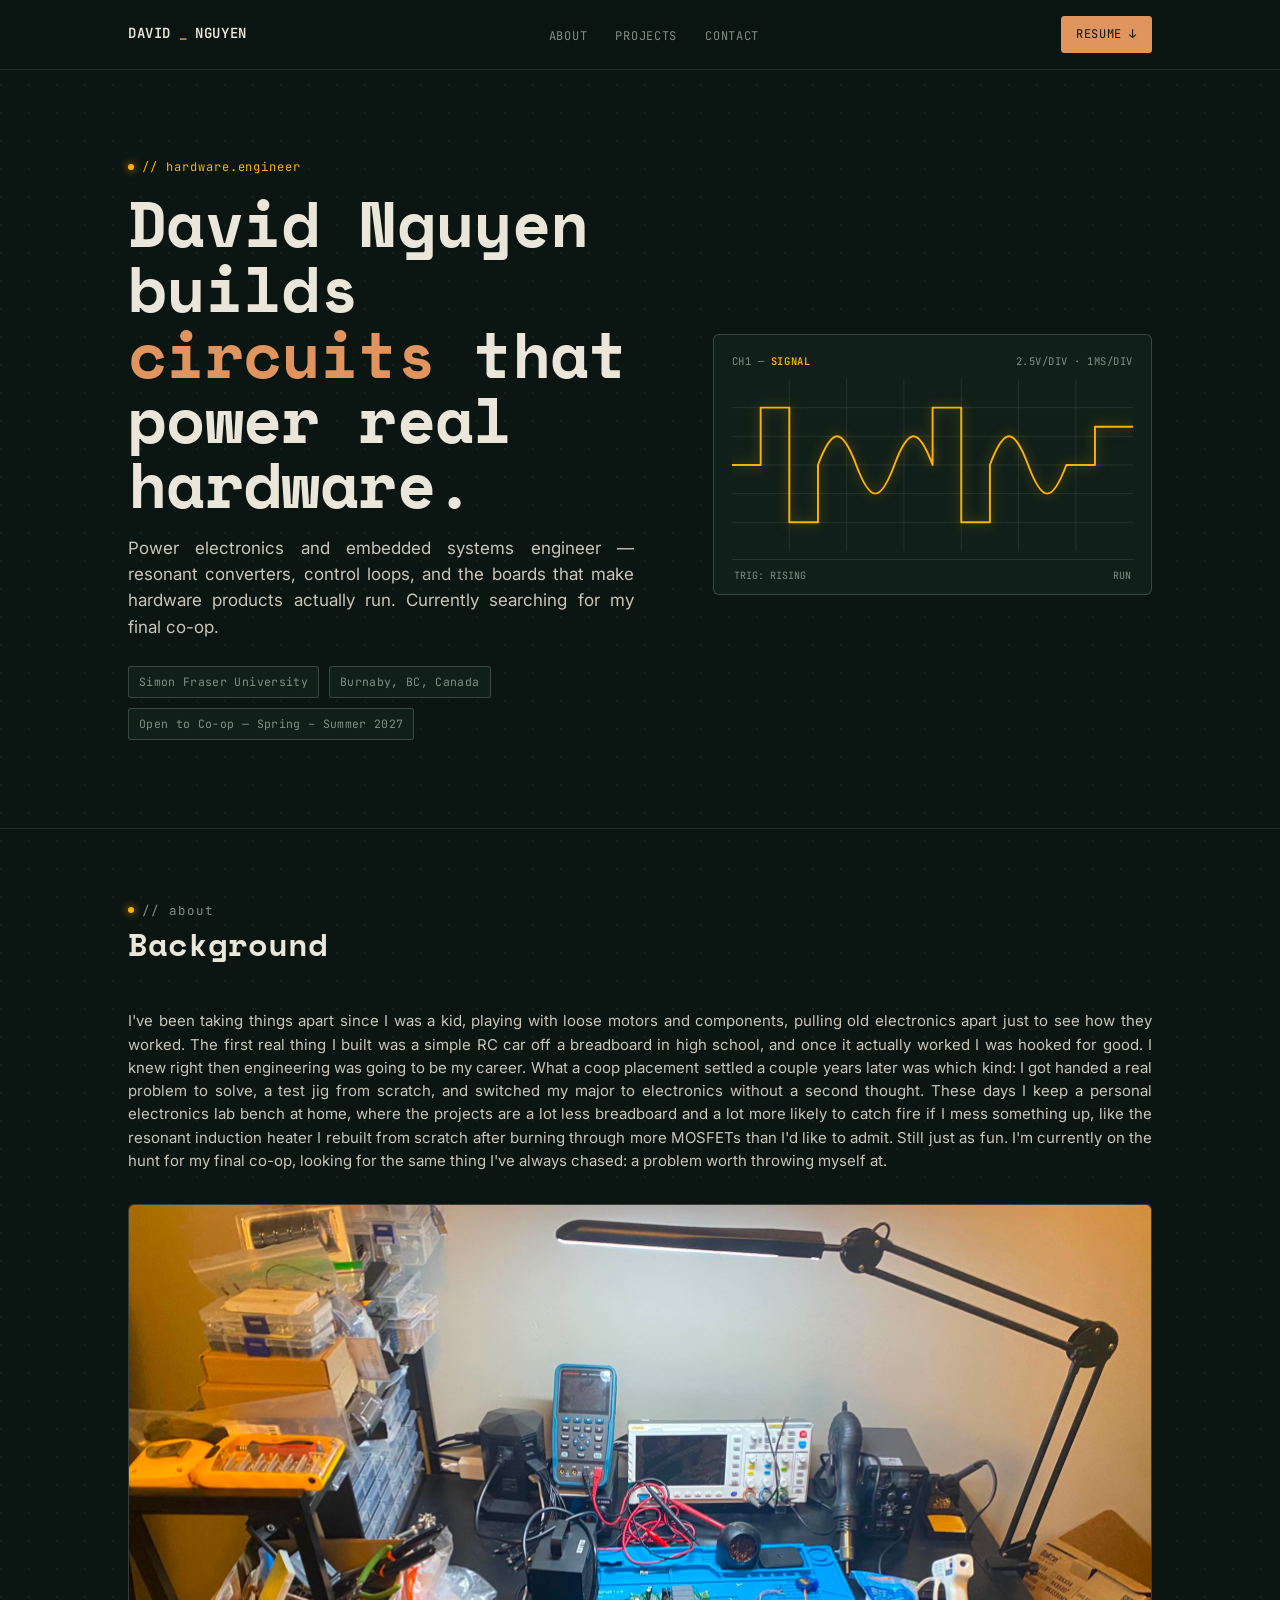
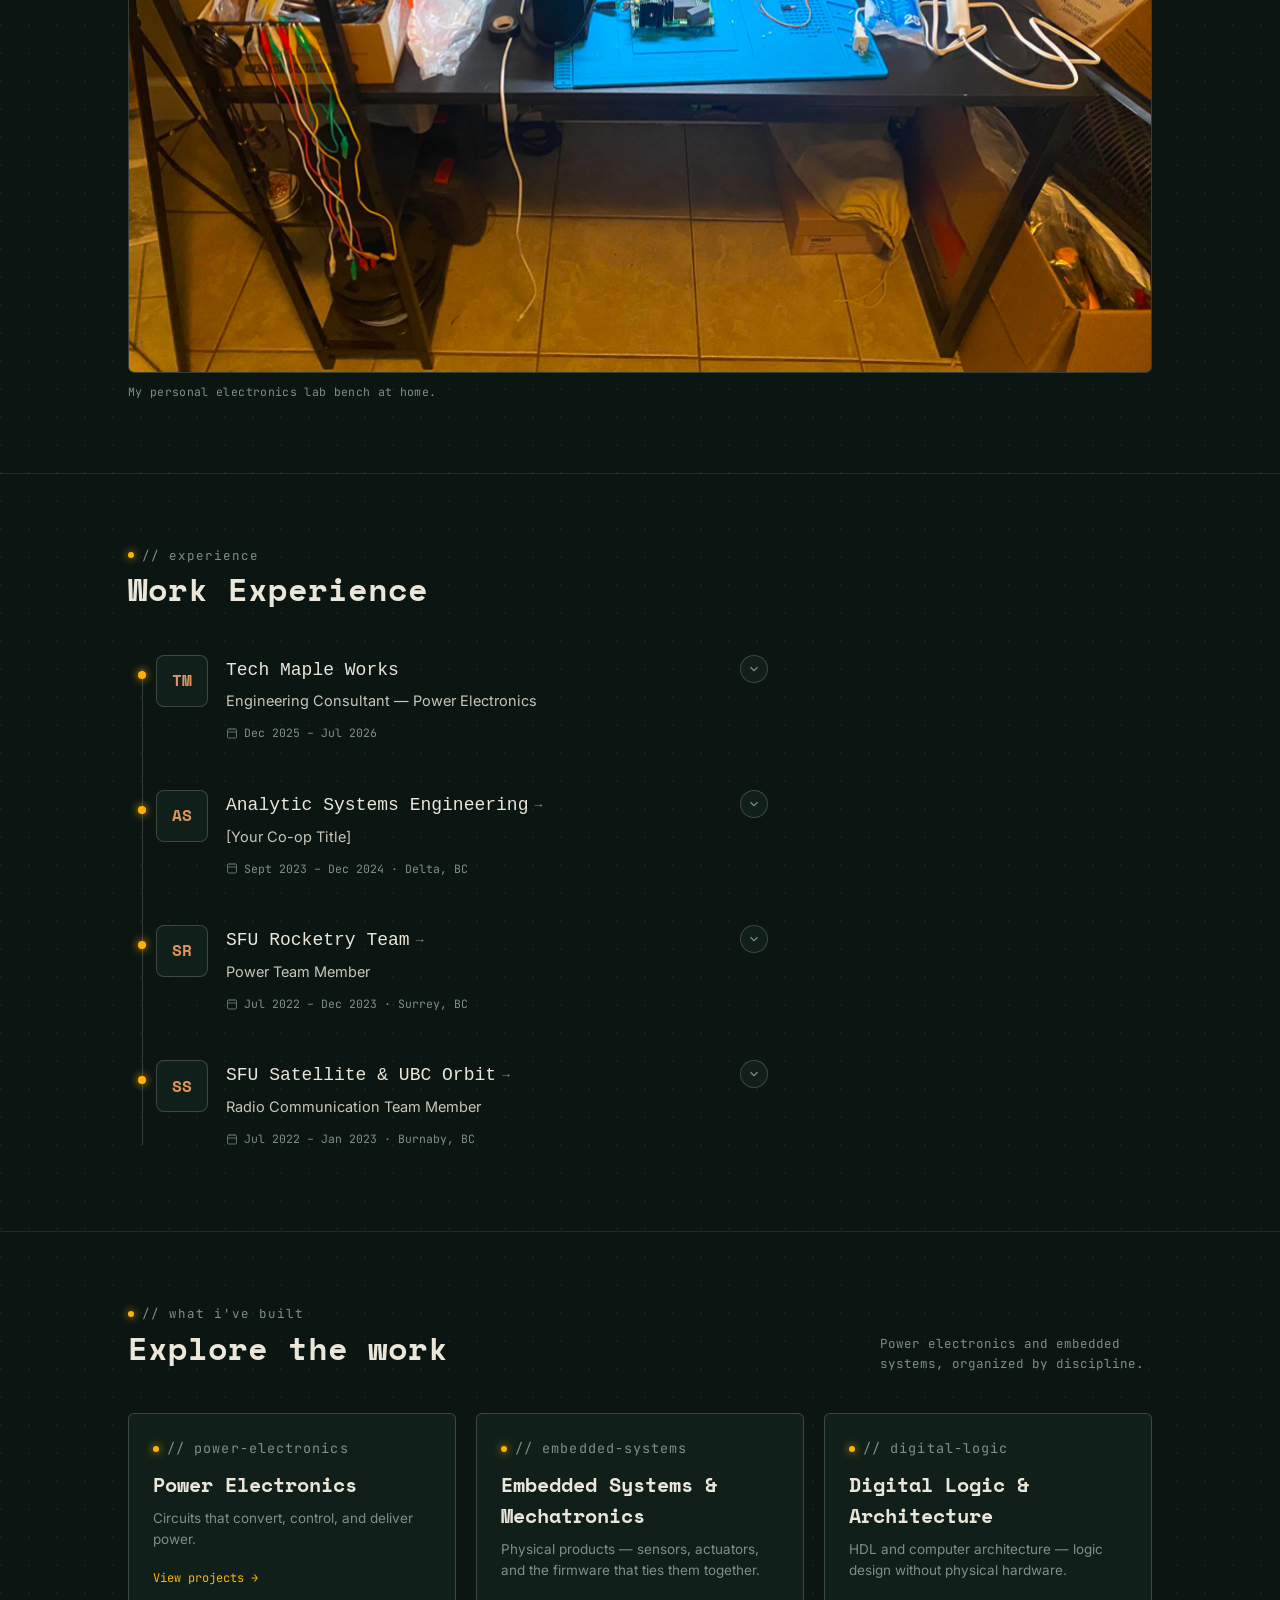
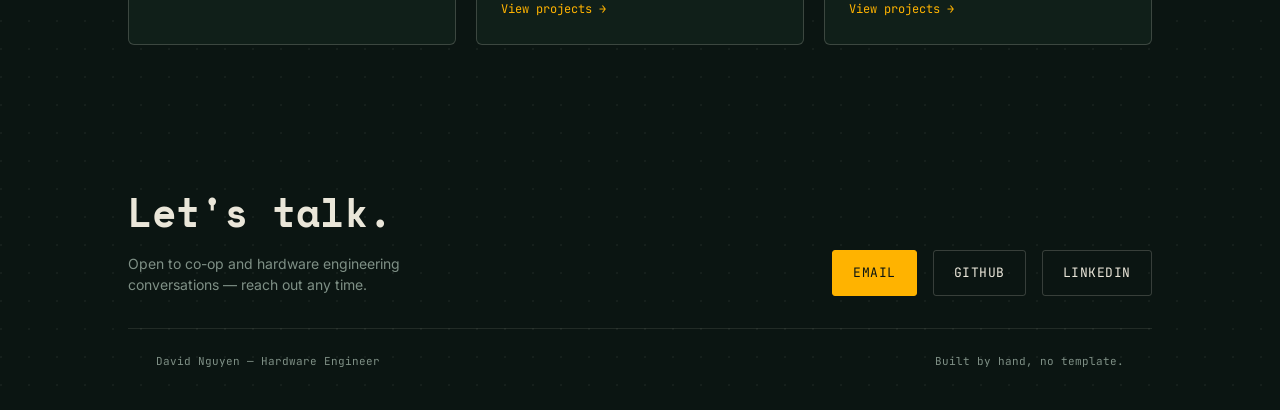
==== commit c97e1740: "Add work experience section to index.html" ====
--- a/index.html
+++ b/index.html
@@ -78,6 +78,18 @@
     </div>
   </section>
 
+  <section id="experience">
+    <div class="wrap">
+      <div class="section-head reveal">
+        <div>
+          <p class="eyebrow">// experience</p>
+          <h2>Work Experience</h2>
+        </div>
+      </div>
+      <div class="timeline reveal" id="experienceTimeline"></div>
+    </div>
+  </section>
+
   <section id="projects-teaser">
     <div class="wrap">
       <div class="section-head reveal">
--- a/style.css
+++ b/style.css
@@ -149,6 +149,7 @@
   letter-spacing:-0.01em;
   margin:0 0 18px;
   color:var(--ink);
+  text-wrap:balance;
 }
 .hero h1 em{
   font-style:normal;
@@ -490,6 +491,106 @@
 .lab-row h4{ margin:0 0 4px; font-family:var(--font-display); font-size:15.5px; color:var(--ink); }
 .lab-row p{ margin:0; font-size:13.5px; color:var(--ink-muted); }
 
+/* ---------- Work experience timeline ---------- */
+.timeline{ position:relative; max-width:640px; }
+.timeline::before{
+  content:"";
+  position:absolute;
+  top:14px; bottom:14px; left:14px;
+  width:1px;
+  background:var(--line-strong);
+}
+.timeline-item{ position:relative; display:flex; padding-bottom:36px; }
+.timeline-item:last-child{ padding-bottom:0; }
+.timeline-rail{ width:28px; flex:none; display:flex; justify-content:center; }
+.timeline-dot{
+  position:relative; z-index:1;
+  width:8px; height:8px;
+  margin-top:16px;
+  border-radius:50%;
+  background:var(--phosphor);
+  box-shadow:0 0 8px var(--phosphor);
+  flex:none;
+}
+.timeline-content{ display:flex; align-items:flex-start; flex:1; min-width:0; }
+.timeline-logo{
+  flex:none;
+  width:52px; height:52px;
+  margin-right:18px;
+  border-radius:8px;
+  overflow:hidden;
+  background:var(--bg-panel);
+  border:1px solid var(--line-strong);
+  display:flex; align-items:center; justify-content:center;
+}
+.timeline-logo img{ width:100%; height:100%; object-fit:cover; display:block; }
+.timeline-logo span{
+  font-family:var(--font-display);
+  font-weight:700;
+  font-size:16px;
+  color:var(--copper-bright);
+}
+.timeline-body{ flex:1; min-width:0; padding-top:2px; }
+.timeline-company{
+  display:inline-flex; align-items:center; gap:6px;
+  font-family:var(--font-display);
+  font-size:18px;
+  color:var(--ink);
+  text-decoration:none;
+}
+a.timeline-company:hover{ color:var(--phosphor); }
+.timeline-company .arrow{ color:var(--ink-muted); font-size:13px; transition:transform 0.15s ease, color 0.15s ease; }
+a.timeline-company:hover .arrow{ color:var(--phosphor); transform:translateX(2px); }
+.timeline-role{ font-size:14.5px; color:var(--ink-dim); margin:6px 0 6px; }
+.timeline-dates{
+  display:flex; align-items:center; gap:6px;
+  font-family:var(--font-mono);
+  font-size:11.5px;
+  color:var(--ink-muted);
+}
+.timeline-dates svg{ flex:none; opacity:0.75; }
+
+.timeline-toggle{
+  flex:none;
+  width:28px; height:28px;
+  margin-left:12px;
+  border-radius:50%;
+  border:1px solid var(--line-strong);
+  background:var(--bg-panel);
+  color:var(--ink-muted);
+  display:flex; align-items:center; justify-content:center;
+  cursor:pointer;
+  padding:0;
+  transition:border-color 0.15s ease, color 0.15s ease, background 0.15s ease;
+}
+.timeline-toggle:hover{ border-color:rgba(193,122,74,0.55); color:var(--phosphor); }
+.timeline-toggle svg{ transition:transform 0.2s ease; }
+.timeline-toggle[aria-expanded="true"]{ color:var(--phosphor); border-color:rgba(255,179,0,0.45); }
+.timeline-toggle[aria-expanded="true"] svg{ transform:rotate(180deg); }
+
+.timeline-details{ max-height:0; overflow:hidden; transition:max-height 0.35s ease; }
+.timeline-details.is-open{ max-height:400px; }
+.timeline-bullets{ list-style:none; margin:14px 0 0; padding:0; }
+.timeline-bullets li{
+  position:relative;
+  padding-left:16px;
+  margin-bottom:8px;
+  font-size:13.5px;
+  color:var(--ink-dim);
+}
+.timeline-bullets li:last-child{ margin-bottom:0; }
+.timeline-bullets li::before{
+  content:"›";
+  position:absolute; left:0;
+  color:var(--phosphor);
+  font-family:var(--font-mono);
+}
+
+@media (max-width:560px){
+  .timeline-logo{ width:44px; height:44px; margin-right:14px; }
+  .timeline-company{ font-size:16px; }
+}
+
 /* ---------- About ---------- */
 .about-grid{ min-width:0; }
 .about-photo{
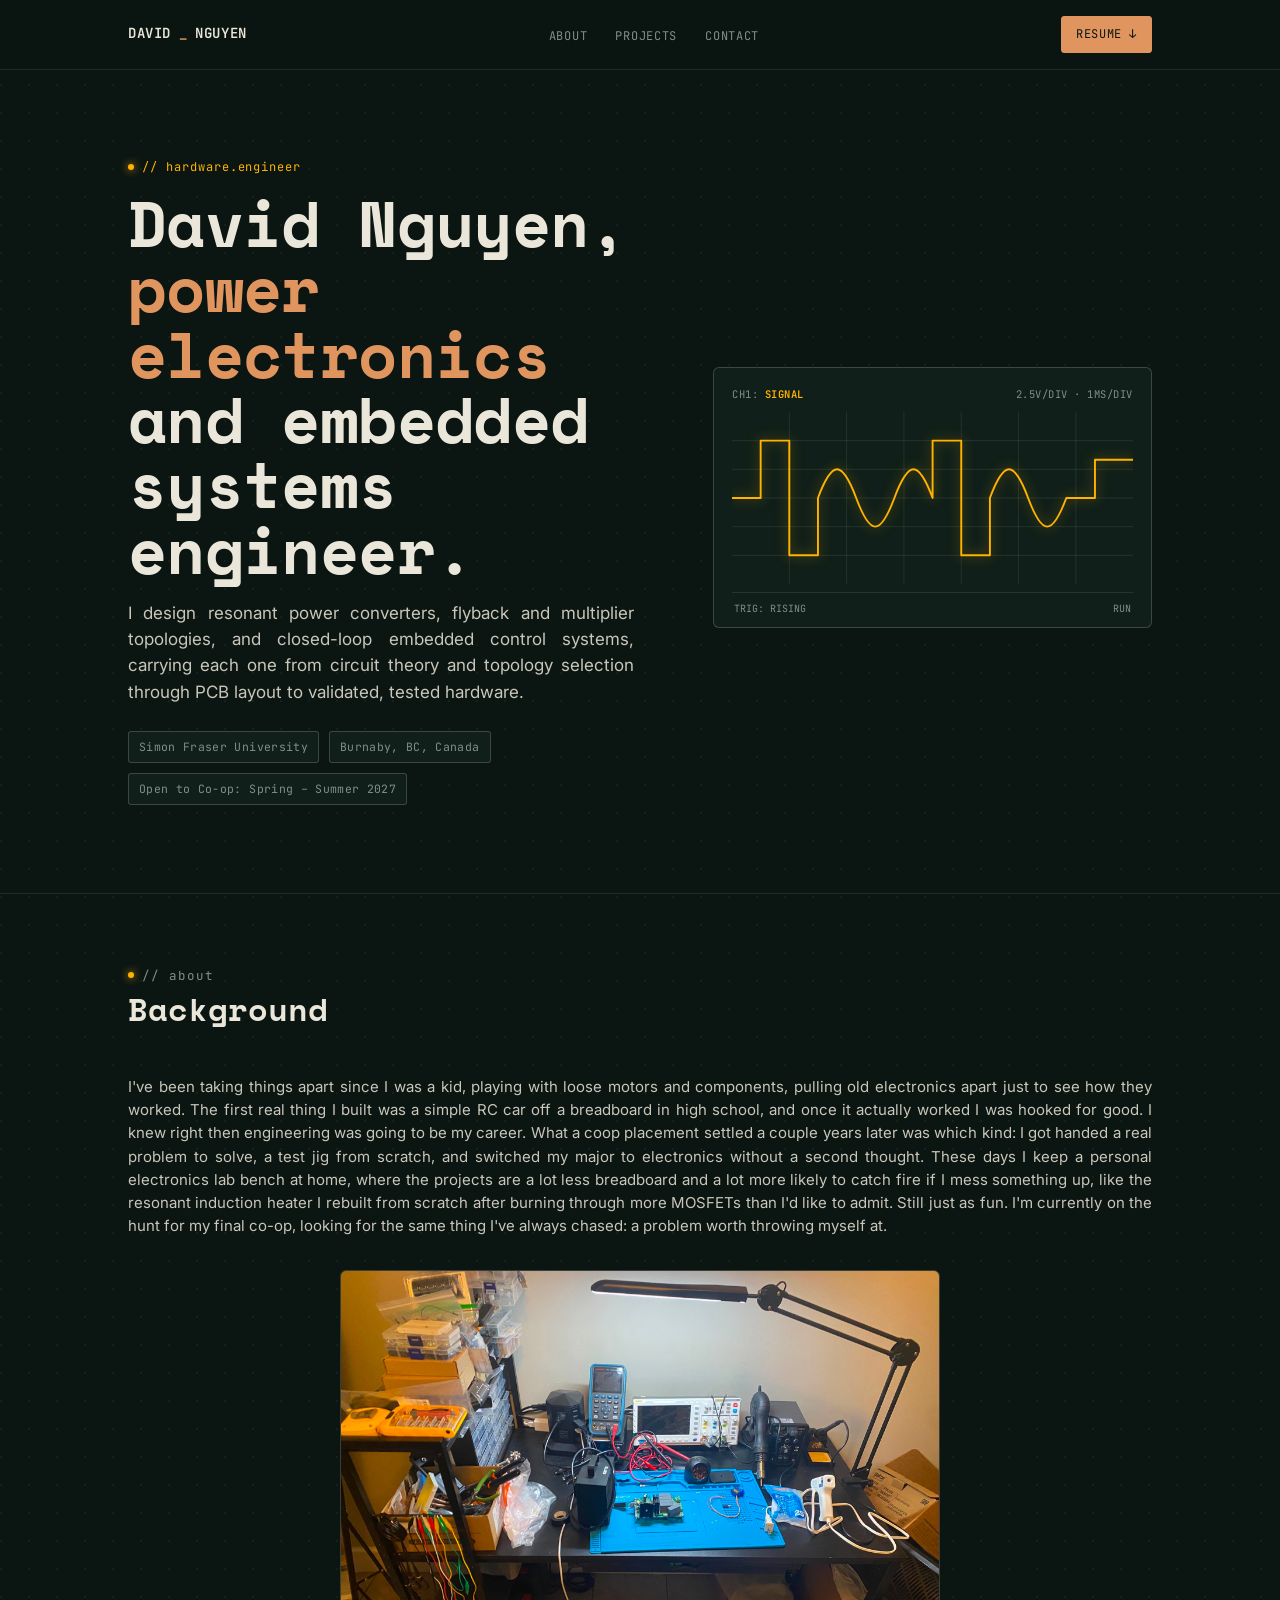
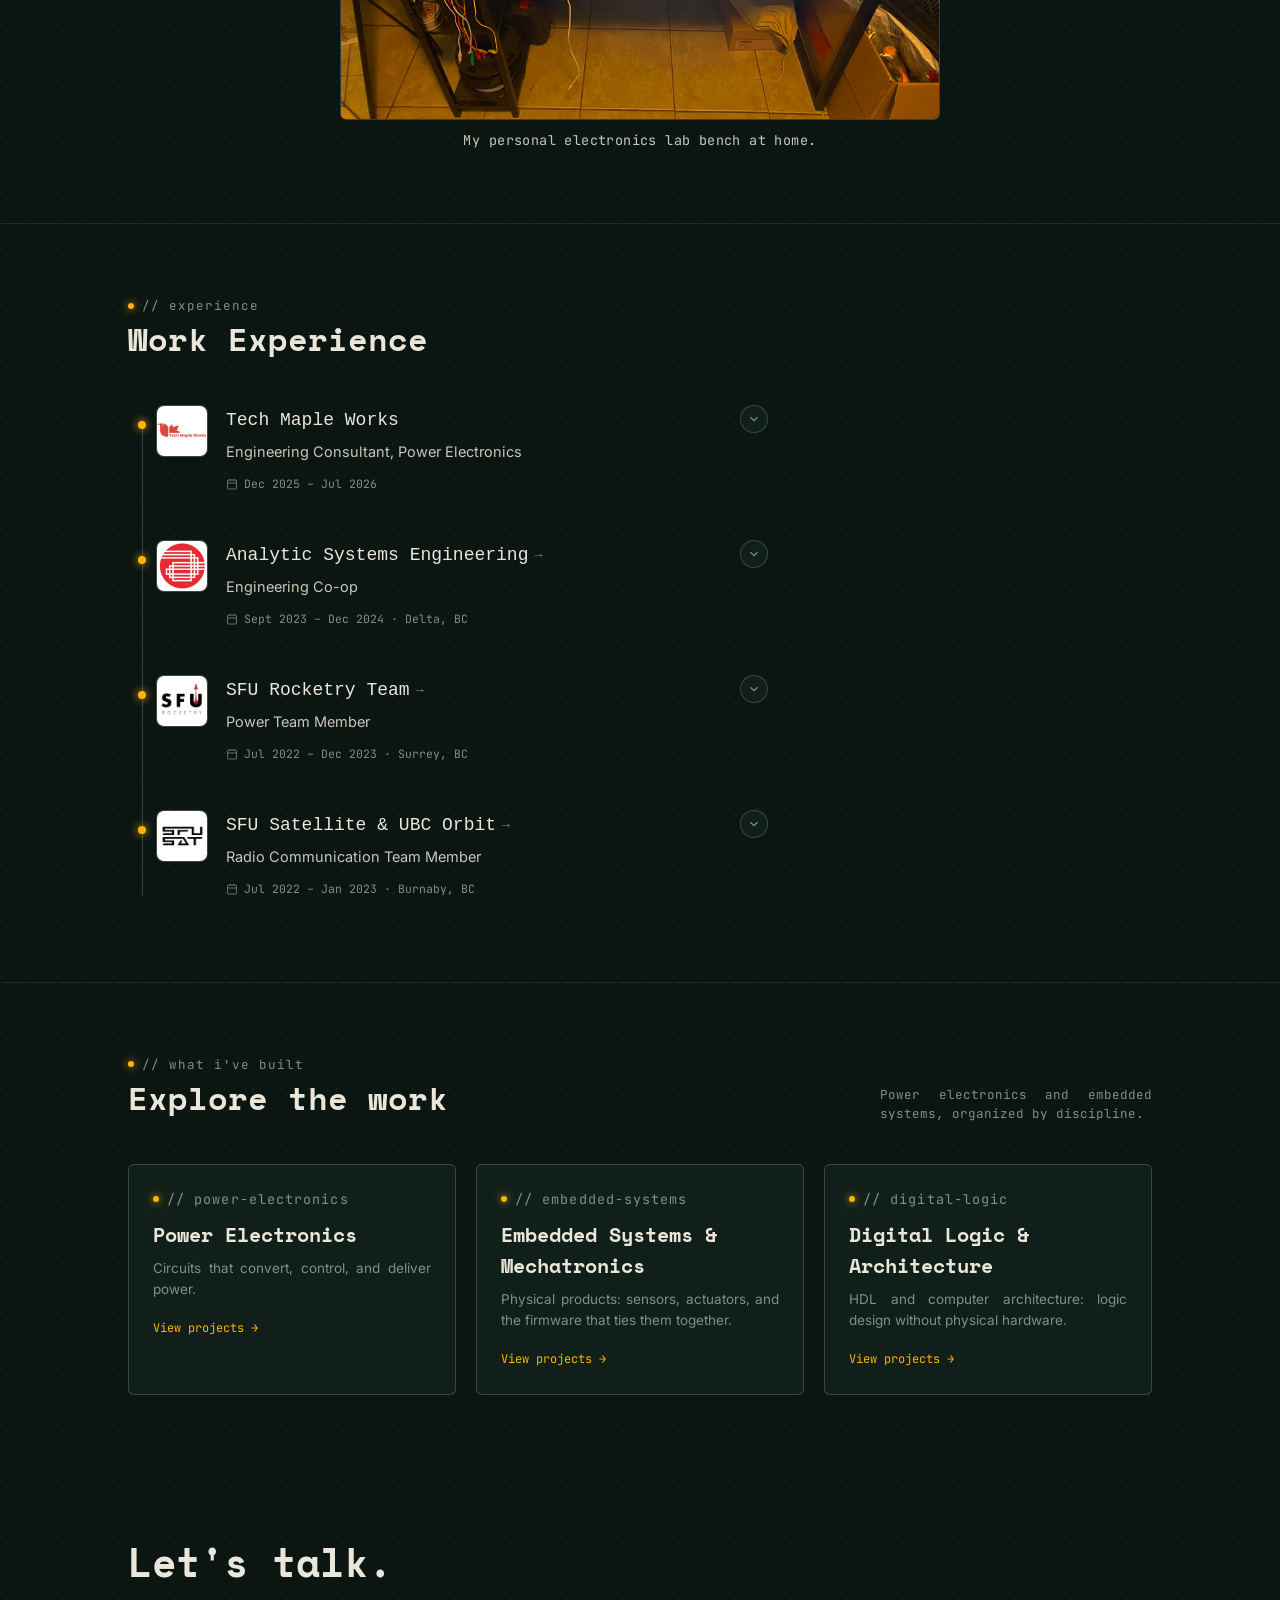
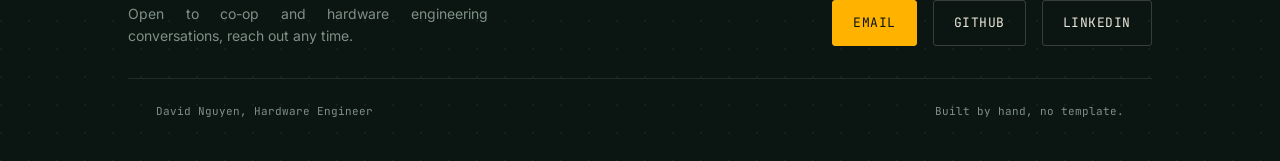
==== commit 2bf51045: "Justify body text, remove em dashes from copy" ====
--- a/index.html
+++ b/index.html
@@ -3,7 +3,7 @@
 <head>
 <meta charset="UTF-8">
 <meta name="viewport" content="width=device-width, initial-scale=1.0">
-<title>Portfolio — Hardware Engineer</title>
+<title>Portfolio: Hardware Engineer</title>
 <link rel="preconnect" href="https://fonts.googleapis.com">
 <link rel="preconnect" href="https://fonts.gstatic.com" crossorigin>
 <link href="https://fonts.googleapis.com/css2?family=Space+Mono:wght@400;700&family=JetBrains+Mono:wght@400;500;600&family=Inter:wght@400;500;600;700&display=swap" rel="stylesheet">
@@ -35,7 +35,7 @@
       </div>
 
       <div class="scope" aria-hidden="true">
-        <div class="scope__head"><span>CH1 — <b>SIGNAL</b></span><span>2.5V/DIV · 1ms/DIV</span></div>
+        <div class="scope__head"><span>CH1: <b>SIGNAL</b></span><span>2.5V/DIV · 1ms/DIV</span></div>
         <svg viewBox="0 0 420 180">
           <g class="scope__grid-line">
             <line x1="0" y1="30" x2="420" y2="30"></line>
@@ -109,13 +109,13 @@
         <a class="teaser-card" href="projects.html#embedded">
           <p class="eyebrow">// embedded-systems</p>
           <h3>Embedded Systems &amp; Mechatronics</h3>
-          <p>Physical products — sensors, actuators, and the firmware that ties them together.</p>
+          <p>Physical products: sensors, actuators, and the firmware that ties them together.</p>
           <span class="teaser-arrow">View projects →</span>
         </a>
         <a class="teaser-card" href="projects.html#digital">
           <p class="eyebrow">// digital-logic</p>
           <h3>Digital Logic &amp; Architecture</h3>
-          <p>HDL and computer architecture — logic design without physical hardware.</p>
+          <p>HDL and computer architecture: logic design without physical hardware.</p>
           <span class="teaser-arrow">View projects →</span>
         </a>
       </div>
@@ -129,7 +129,7 @@
     <div class="footer-grid">
       <div>
         <h2>Let's talk.</h2>
-        <p class="footer-sub">Open to co-op and hardware engineering conversations — reach out any time.</p>
+        <p class="footer-sub">Open to co-op and hardware engineering conversations, reach out any time.</p>
       </div>
       <div class="footer-links" id="footerLinks"></div>
     </div>
@@ -140,7 +140,7 @@
   </div>
 </footer>
 
-<!-- All page content lives in content.js — edit that file, not this one. -->
+<!-- All page content lives in content.js; edit that file, not this one. -->
 <script src="content.js"></script>
 <script src="main.js"></script>
 
--- a/style.css
+++ b/style.css
@@ -1,3 +1,10 @@
+/* Macro: native cross-document page transition (index <-> projects).
+   Supported browsers cross-fade between full page navigations automatically;
+   unsupported browsers simply ignore this and navigate as normal. */
+@view-transition{
+  navigation:auto;
+}
+
 :root{
   --bg:#0b1512;
   --bg-panel:#101f19;
@@ -67,6 +74,11 @@
   border-radius:50%;
   box-shadow:0 0 8px var(--phosphor);
   flex:none;
+  animation:led-pulse 2.6s ease-in-out infinite;
+}
+@keyframes led-pulse{
+  0%, 100%{ box-shadow:0 0 6px rgba(255,179,0,0.55); opacity:0.85; }
+  50%{ box-shadow:0 0 12px rgba(255,179,0,0.95); opacity:1; }
 }
 
 /* ---------- Header ---------- */
@@ -91,7 +103,8 @@
   text-decoration:none;
   display:flex; align-items:center; gap:8px;
 }
-.nav__mark span{ color:var(--copper-bright); }
+.nav__mark span{ color:var(--copper-bright); animation:blink 1.1s steps(1,end) infinite; }
+@keyframes blink{ 50%{ opacity:0; } }
 .nav__links{
   display:flex; align-items:center; gap:28px;
   list-style:none; margin:0; padding:0;
@@ -141,6 +154,26 @@
 @media (max-width:840px){
   .hero__grid{ grid-template-columns:1fr; }
 }
+@keyframes hero-in{
+  from{ opacity:0; transform:translateY(16px); }
+  to{ opacity:1; transform:translateY(0); }
+}
+@keyframes hero-in-fade{
+  from{ opacity:0; }
+  to{ opacity:1; }
+}
+.hero .eyebrow{ animation:hero-in 0.6s ease-out both; }
+.hero h1{ animation:hero-in 0.6s ease-out 0.1s both; }
+.hero__sub{ animation:hero-in 0.6s ease-out 0.22s both; }
+.hero__meta{ animation:hero-in 0.6s ease-out 0.34s both; }
+/* Opacity-only: `transform` on .scope is driven by the scroll-parallax script,
+   and a fill:both animation touching the same property would permanently
+   override it. */
+.scope{ animation:hero-in-fade 0.7s ease-out 0.42s both; }
+@media (prefers-reduced-motion: reduce){
+  .hero .eyebrow, .hero h1, .hero__sub, .hero__meta, .scope{ animation:none; }
+}
+
 .hero h1{
   font-family:var(--font-display);
   font-weight:700;
@@ -235,11 +268,16 @@
   filter:drop-shadow(0 0 6px rgba(255,179,0,0.55));
   stroke-dasharray:1400;
   stroke-dashoffset:1400;
-  animation:draw 2.4s ease-out 0.3s forwards;
+  animation:draw 2.4s ease-out 0.3s forwards, signal-glow 3.2s ease-in-out 2.7s infinite;
 }
 @keyframes draw{ to{ stroke-dashoffset:0; } }
+@keyframes signal-glow{
+  0%, 100%{ filter:drop-shadow(0 0 5px rgba(255,179,0,0.45)); }
+  50%{ filter:drop-shadow(0 0 9px rgba(255,179,0,0.85)); }
+}
 @media (prefers-reduced-motion: reduce){
   .scope__trace{ stroke-dashoffset:0; animation:none; }
+  .eyebrow::before, .status-pill.is-progress::before, .nav__mark span{ animation:none; }
 }
 .scope__grid-line{ stroke:var(--line); stroke-width:1; }
 .scope__foot{
@@ -271,6 +309,7 @@
   color:var(--ink-muted);
   max-width:34ch;
   margin:0;
+  text-align:justify;
 }
 
 /* ---------- Back link (projects page) ---------- */
@@ -292,6 +331,8 @@
 @media (max-width:640px){ .teaser-grid{ grid-template-columns:1fr; } }
 .teaser-card{
   display:block;
+  position:relative;
+  overflow:hidden;
   background:var(--bg-panel);
   border:1px solid var(--line-strong);
   border-radius:6px;
@@ -300,9 +341,23 @@
   transition:border-color 0.2s ease, background 0.2s ease, transform 0.2s ease;
 }
 .teaser-card:hover{ border-color:rgba(193,122,74,0.55); background:var(--bg-panel-hover); transform:translateY(-2px); }
+.teaser-card::after, .project-card::after{
+  content:"";
+  position:absolute;
+  top:0; left:-60%;
+  width:40%; height:100%;
+  background:linear-gradient(115deg, transparent, rgba(255,179,0,0.10), transparent);
+  transform:skewX(-15deg);
+  transition:left 0.65s ease;
+  pointer-events:none;
+}
+.teaser-card:hover::after, .project-card:hover::after{ left:130%; }
+@media (prefers-reduced-motion: reduce){
+  .teaser-card::after, .project-card::after{ display:none; }
+}
 .teaser-card .eyebrow{ margin-bottom:10px; }
 .teaser-card h3{ font-family:var(--font-display); font-size:20px; margin:0 0 8px; color:var(--ink); }
-.teaser-card p{ font-size:13.5px; color:var(--ink-muted); margin:0 0 14px; }
+.teaser-card p{ font-size:13.5px; color:var(--ink-muted); margin:0 0 14px; text-align:justify; }
 .teaser-card .teaser-arrow{ font-family:var(--font-mono); font-size:12px; color:var(--phosphor); }
 
 /* ---------- Project cards ---------- */
@@ -315,15 +370,24 @@
   .projects-grid{ grid-template-columns:1fr; }
 }
 .project-card{
+  position:relative;
+  overflow:hidden;
   background:var(--bg-panel);
   border:1px solid var(--line-strong);
   border-radius:6px;
   padding:22px 22px 20px;
   display:flex;
   flex-direction:column;
-  transition:border-color 0.2s ease, background 0.2s ease;
-}
-.project-card:hover{ border-color:rgba(193,122,74,0.55); background:var(--bg-panel-hover); }
+}
+/* Higher specificity than the plain .reveal rule (which also sets `transition`)
+   so hover transitions here aren't silently clobbered by the cascade. */
+.project-card.reveal{
+  transition:opacity 0.7s cubic-bezier(0.2,0.7,0.3,1), transform 0.7s cubic-bezier(0.2,0.7,0.3,1), border-color 0.2s ease, background 0.2s ease;
+}
+.project-card:hover{ transition-duration:0.2s; }
+.project-card:hover{ border-color:rgba(193,122,74,0.55); background:var(--bg-panel-hover); transform:translateY(-3px); }
+/* Stagger the fade-in of cards that share a row */
+.projects-grid .project-card:nth-child(2n){ transition-delay:0.08s; }
 
 .project-media{
   aspect-ratio:16/10;
@@ -336,6 +400,17 @@
   width:100%; height:100%;
   object-fit:cover;
   display:block;
+}
+.project-media--contain{
+  padding:20px;
+  display:flex;
+  align-items:center;
+  justify-content:center;
+}
+.project-media--contain img{
+  width:100%; height:100%;
+  object-fit:contain;
+  border-radius:2px;
 }
 .project-media--empty{
   display:flex; align-items:center; justify-content:center;
@@ -374,7 +449,23 @@
   padding:3px 8px;
   border-radius:2px;
 }
-.status-pill.is-progress{ color:var(--copper-bright); border-color:rgba(193,122,74,0.4); }
+.status-pill.is-progress{
+  color:var(--copper-bright);
+  border-color:rgba(193,122,74,0.4);
+  position:relative;
+  padding-left:17px;
+}
+.status-pill.is-progress::before{
+  content:"";
+  position:absolute;
+  left:7px; top:50%;
+  width:5px; height:5px;
+  margin-top:-2.5px;
+  border-radius:50%;
+  background:var(--copper-bright);
+  box-shadow:0 0 6px var(--copper-bright);
+  animation:led-pulse 2s ease-in-out infinite;
+}
 
 .project-card h3{
   font-family:var(--font-display);
@@ -386,6 +477,7 @@
   color:var(--ink-dim);
   font-size:14.5px;
   margin:0 0 16px;
+  text-align:justify;
 }
 .tag-row{ display:flex; flex-wrap:wrap; gap:6px; margin-bottom:18px; }
 .tag{
@@ -468,7 +560,7 @@
   color:var(--copper-bright);
   margin-bottom:5px;
 }
-.details__block p{ margin:0; font-size:14px; color:var(--ink-dim); }
+.details__block p{ margin:0; font-size:14px; color:var(--ink-dim); text-align:justify; }
 .placeholder{ color:var(--ink-muted); font-style:italic; }
 
 /* ---------- Coursework list ---------- */
@@ -489,7 +581,7 @@
   letter-spacing:0.03em;
 }
 .lab-row h4{ margin:0 0 4px; font-family:var(--font-display); font-size:15.5px; color:var(--ink); }
-.lab-row p{ margin:0; font-size:13.5px; color:var(--ink-muted); }
+.lab-row p{ margin:0; font-size:13.5px; color:var(--ink-muted); text-align:justify; }
 
 /* ---------- Work experience timeline ---------- */
 .timeline{ position:relative; max-width:640px; }
@@ -501,6 +593,11 @@
   background:var(--line-strong);
 }
 .timeline-item{ position:relative; display:flex; padding-bottom:36px; }
+.timeline .timeline-item:nth-child(2){ transition-delay:0.08s; }
+.timeline .timeline-item:nth-child(3){ transition-delay:0.16s; }
+.timeline .timeline-item:nth-child(4){ transition-delay:0.24s; }
+.timeline .timeline-item:nth-child(5){ transition-delay:0.32s; }
+.timeline .timeline-item:nth-child(6){ transition-delay:0.4s; }
 .timeline-item:last-child{ padding-bottom:0; }
 .timeline-rail{ width:28px; flex:none; display:flex; justify-content:center; }
 .timeline-dot{
@@ -594,9 +691,9 @@
 /* ---------- About ---------- */
 .about-grid{ min-width:0; }
 .about-photo{
-  margin:32px 0 0;
+  margin:32px auto 0;
   width:100%;
-  max-width:100%;
+  max-width:600px;
   min-width:0;
 }
 .about-photo img{
@@ -608,12 +705,13 @@
 }
 .about-photo figcaption{
   font-family:var(--font-mono);
-  font-size:11.5px;
+  font-size:13.5px;
   letter-spacing:0.03em;
-  color:var(--ink-muted);
+  color:var(--ink-dim);
   margin-top:10px;
-}
-.about-grid p{ color:var(--ink-dim); font-size:15px; margin:0 0 16px; text-align:justify; text-justify:inter-word; hyphens:auto; }
+  text-align:center;
+}
+.about-grid p{ color:var(--ink-dim); font-size:15px; margin:0 0 16px; text-align:justify; }
 
 /* ---------- Footer / contact ---------- */
 footer{ padding:64px 0 40px; }
@@ -626,7 +724,7 @@
   font-size:clamp(26px,4vw,40px);
   margin:0 0 10px;
 }
-footer .footer-sub{ color:var(--ink-muted); font-size:14px; max-width:40ch; margin:0; }
+footer .footer-sub{ color:var(--ink-muted); font-size:14px; max-width:40ch; margin:0; text-align:justify; }
 .footer-links{ display:flex; gap:16px; flex-wrap:wrap; }
 .fine-print{
   display:flex; justify-content:space-between; flex-wrap:wrap; gap:10px;
@@ -730,6 +828,6 @@
 }
 
 /* Reveal on scroll */
-.reveal{ opacity:0; transform:translateY(14px); transition:opacity 0.5s ease, transform 0.5s ease; }
+.reveal{ opacity:0; transform:translateY(34px); transition:opacity 0.7s cubic-bezier(0.2,0.7,0.3,1), transform 0.7s cubic-bezier(0.2,0.7,0.3,1); }
 .reveal.is-visible{ opacity:1; transform:none; }
 @media (prefers-reduced-motion: reduce){ .reveal{ opacity:1; transform:none; } }
